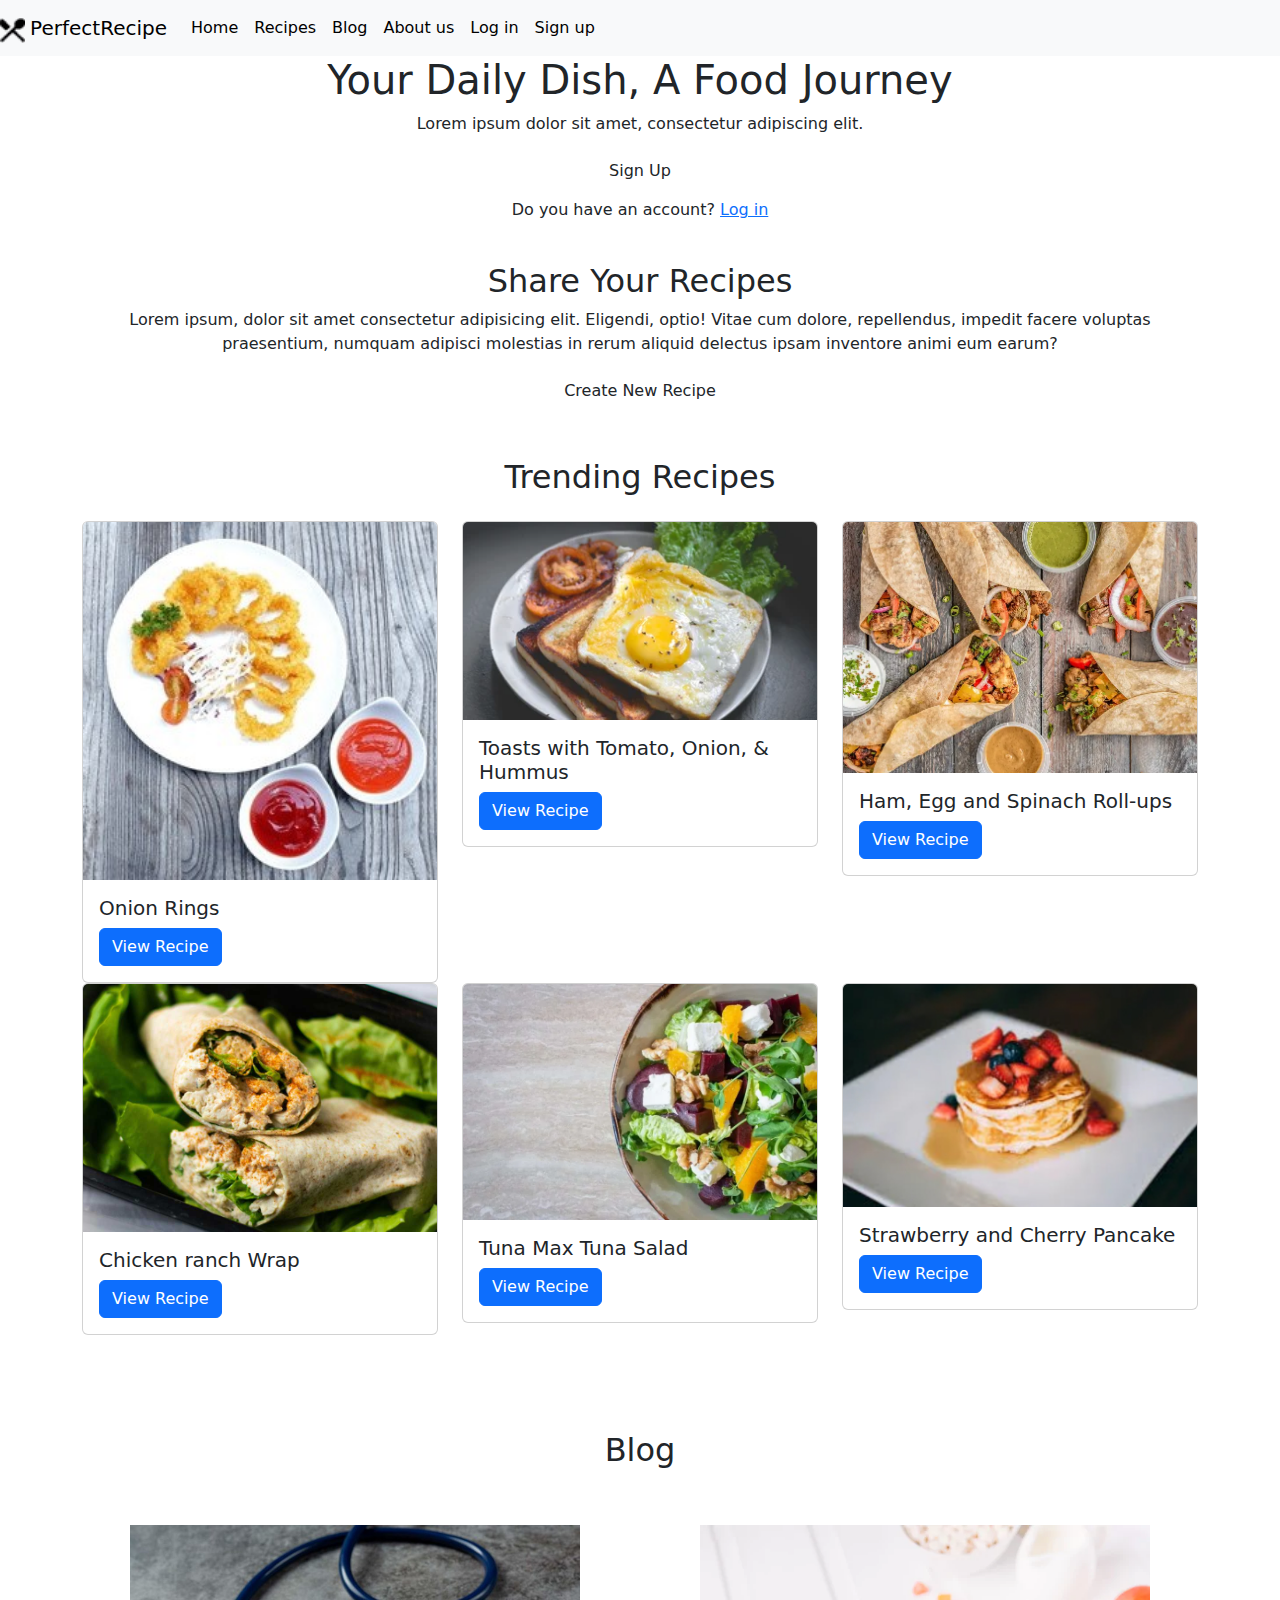
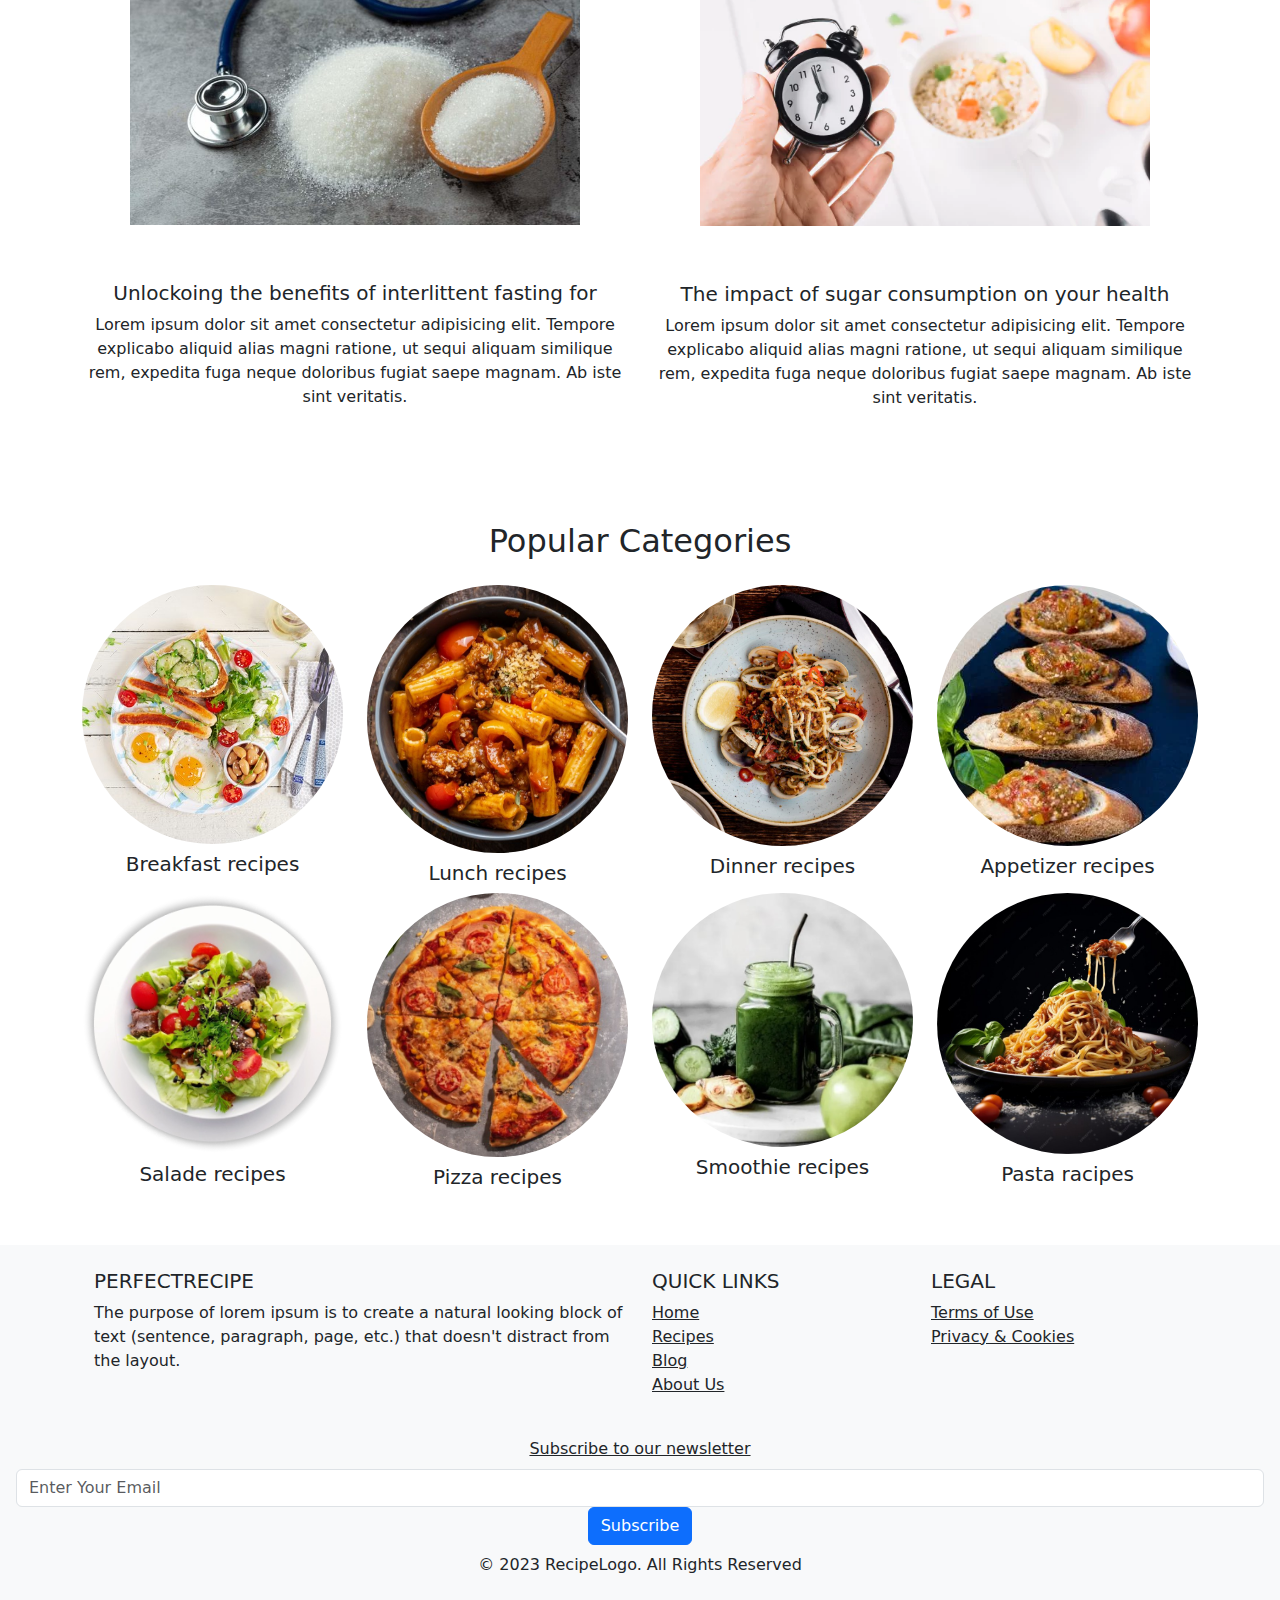
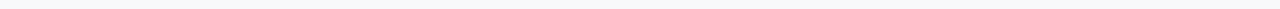
==== index.html @ c9040510 "is done 80%" ====
<!DOCTYPE html>
<html lang="en">

<head>
    <meta charset="UTF-8">
    <meta name="viewport" content="width=device-width, initial-scale=1.0">
    <title>Perfect Recipe</title>
    <link href="https://cdn.jsdelivr.net/npm/bootstrap@5.3.3/dist/css/bootstrap.min.css" rel="stylesheet"
        integrity="sha384-QWTKZyjpPEjISv5WaRU9OFeRpok6YctnYmDr5pNlyT2bRjXh0JMhjY6hW+ALEwIH" crossorigin="anonymous">
    <link rel="stylesheet" href="style.css">
    <link rel="shortcut icon" href="./assets/Icon.png" type="image/x-icon">
</head>

<body>
    <div>
        <nav class="navbar navbar-expand-lg navbar-light bg-light"> 
            <div> <img src="./assets/Icon.png" alt="logo-PerfectRecipe" loading="lazy" style="width: 25px; height: 25px;">
            <a class="navbar-brand text-black" href="index.html">PerfectRecipe</a></div>
            <button class="navbar-toggler" type="button" data-toggle="collapse" data-target="#navbarNav"
                aria-controls="navbarNav" aria-expanded="false" aria-label="Toggle navigation">
                <span class="navbar-toggler-icon"></span>
            </button>
            <div class="collapse navbar-collapse" id="navbarNav">
                <ul class="navbar-nav ml-auto">
                    <li class="nav-item active">
                        <a class="nav-link btn btn-dark text-black" href="index.html">Home</a>
                    </li>
                    <li class="nav-item">
                        <a class="nav-link btn btn-dark text-black" href="recipes.html">Recipes</a>
                    </li>
                    <li class="nav-item">
                        <a class="nav-link btn btn-dark text-black" href="blog.html">Blog</a>
                    </li>
                    <li class="nav-item">
                        <a class="nav-link btn btn-dark text-black" href="aboutus.html">About us</a>
                    </li>
                    <li class="nav-item"><a class="nav-link btn btn-dark text-black" href="login.html">Log in</a></li>
                    <li class="nav-item"><a class="nav-link btn btn-dark text-black" href="signup.html">Sign up</a>
                    </li>
                </ul>
            </div>
        </nav>
        <header class="hero-section text-center">
            <div class="container">
                <h1>Your Daily Dish, A Food Journey</h1>
                <p>Lorem ipsum dolor sit amet, consectetur adipiscing elit.</p>
                <a href="./signup.html" class="btn btn-primay">Sign Up</a>
                <p class="mt-2">Do you have an account? <a href="#">Log in</a></p>
            </div>
        </header>
        <section class="share your recipes">
            <div class="container">
                <img src="" alt="" loading="lazy">
                <h2 class="text-center">Share Your Recipes</h2>
                <p class="text-center">Lorem ipsum, dolor sit amet consectetur adipisicing elit. Eligendi, optio! Vitae cum dolore,
                    repellendus, impedit facere voluptas praesentium, numquam adipisci molestias in rerum aliquid
                    delectus ipsam inventore animi eum earum?</p> 
                <a href="#" class="btn custom-btn d-flex justify-content-center">Create New Recipe</a>

            </div>

        </section>
        <section class="trending-recipes py-5">
            <div class="container">
                <h2 class="text-center">Trending Recipes</h2>
                <div class="row mt-4">
                    <div class="col-md-4">
                        <div class="card">
                            <img src="./assets/onion rings.jpg" class="card-img-top" alt="Onion Rings" loading="lazy">
                            <div class="card-body">
                                <h5 class="card-title">Onion Rings</h5>
                                <a href="#" class="btn btn-primary">View Recipe</a>
                            </div>
                        </div>
                    </div>
                    <div class="col-md-4">
                        <div class="card">
                            <img src="./assets/Toast with tomato, onion & hummus.webp" class="card-img-top"
                                alt="Toast with Tomato, Onion & Hummus" loading="lazy">
                            <div class="card-body">
                                <h5 class="card-title">Toasts with Tomato, Onion, & Hummus</h5>
                                <a href="#" class="btn btn-primary">View Recipe</a>
                            </div>
                        </div>
                    </div>
                    <div class="col-md-4">
                        <div class="card">
                            <img src="./assets/ham egg and spinach roll-up.jpg" class="card-img-top" alt="Ham, Egg and Spinach Roll-ups" loading="lazy">
                            <div class="card-body">
                                <h5 class="card-title">Ham, Egg and Spinach Roll-ups</h5>
                                <a href="#" class="btn btn-primary">View Recipe</a>
                            </div>
                        </div>
                    </div>
                    <div class="col-md-4">
                        <div class="card">
                            <img src="./assets/chicken ranch wrap.jpg" class="card-img-top" alt="Chicken ranch Wrap" loading="lazy">
                            <div class="card-body">
                                <h5 class="card-title">Chicken ranch Wrap</h5>
                                <a href="#" class="btn btn-primary">View Recipe</a>
                            </div>
                        </div>
                    </div>
                    <div class="col-md-4">
                        <div class="card">
                            <img src="./assets/tuna mex tuna salad.webp" class="card-img-top" alt="Tuna Max Tuna Salad" loading="lazy">
                            <div class="card-body">
                                <h5 class="card-title">Tuna Max Tuna Salad</h5>
                                <a href="#" class="btn btn-primary">View Recipe</a>
                            </div>
                        </div>
                    </div>
                    <div class="col-md-4">
                        <div class="card">
                            <img src="./assets/pancake.jpg" class="card-img-top" alt="Strawberry and Cherry Pancake" loading="lazy">
                            <div class="card-body">
                                <h5 class="card-title">Strawberry and Cherry Pancake</h5>
                                <a href="#" class="btn btn-primary">View Recipe</a>
                            </div>
                        </div>
                    </div>
                </div>
            </div>
        </section>
        <section class="blog py-5">
            <div class="container">
                <h2 class="text-center">Blog</h2>
                <div class="row mt-6 text-center">
                    <div class="col-md-6">
                        <img src="./assets/blog 1.jpg" class="img-fluid p-5" alt="Unlockoing the benefits of interlittent fasting for" loading="lazy">
                        <h5 class="mt-2">Unlockoing the benefits of interlittent fasting for</h5>
                        <p>Lorem ipsum dolor sit amet consectetur adipisicing elit. Tempore explicabo aliquid alias
                            magni ratione, ut sequi aliquam similique rem, expedita fuga neque doloribus fugiat saepe
                            magnam. Ab iste sint veritatis.</p>
                    </div>
                    <div class="col-md-6">
                        <img src="./assets/blog 2.webp" class="img-fluid p-5" alt=" The impact of sugar consumption on your health" loading="lazy">
                        <h5 class="mt-2"> The impact of sugar consumption on your health</h5>
                        <p>Lorem ipsum dolor sit amet consectetur adipisicing elit. Tempore explicabo aliquid alias
                            magni ratione, ut sequi aliquam similique rem, expedita fuga neque doloribus fugiat saepe
                            magnam. Ab iste sint veritatis.</p>
                    </div>
                </div>
        </section>
        <section class="popular-categories py-5">
            <div class="container">
                <h2 class="text-center">Popular Categories</h2>
                <div class="row mt-4 text-center">
                    <div class="col-md-3">
                        <img src="./assets/breakfast.jpg" class="img-fluid rounded-circle" alt="Breakfast recipes" loading="lazy">
                        <h5 class="mt-2">Breakfast recipes</h5>
                    </div>
                    <div class="col-md-3">
                        <img src="./assets/lunch.jpeg" class="img-fluid rounded-circle" alt="Lunch recipes" loading="lazy">
                        <h5 class="mt-2">Lunch recipes</h5>
                    </div>
                    <div class="col-md-3">
                        <img src="./assets/dinner.jpeg" class="img-fluid rounded-circle" alt="Dinner recipes" loading="lazy">
                        <h5 class="mt-2">Dinner recipes</h5>
                    </div>
                    <div class="col-md-3">
                        <img src="./assets/appetizer.webp" class="img-fluid rounded-circle" alt="Appetizer recipes" loading="lazy">
                        <h5 class="mt-2"> Appetizer recipes</h5>
                    </div>
                    <div class="col-md-3">
                        <img src="./assets/salad.png" class="img-fluid rounded-circle" alt="Salade recipes" loading="lazy">
                        <h5 class="mt-2">Salade recipes</h5>
                    </div>
                    <div class="col-md-3">
                        <img src="./assets/pizza.jpg" class="img-fluid rounded-circle" alt="Pizza recipes" loading="lazy">
                        <h5 class="mt-2">Pizza recipes</h5>
                    </div>
                    <div class="col-md-3">
                        <img src="./assets/smoothie.jpg" class="img-fluid rounded-circle" alt="Smoothie recipes" loading="lazy">
                        <h5 class="mt-2">Smoothie recipes</h5>
                    </div>
                    <div class="col-md-3">
                        <img src="./assets/pasta.jpg" class="img-fluid rounded-circle" alt="Pasta racipes" loading="lazy">
                        <h5 class="mt-2">Pasta racipes</h5>
                    </div>
                </div>
            </div>
        </section>
        <footer class="bg-light text-center text-lg-start">
            <div class="container p-4">
                <div class="row">
                    <div class="col-lg-6 col-md-12 mb-4 mb-md-0">
                        <h5 class="text-uppercase">PerfectRecipe</h5>
                        <p>The purpose of lorem ipsum is to create a natural looking block of text (sentence, paragraph,
                            page, etc.) that doesn't distract from the layout.</p>
                    </div>
                    <div class="col-lg-3 col-md-6 mb-4 mb-md-0">
                        <h5 class="text-uppercase">Quick links</h5>
                        <ul class="list-unstyled mb-0">
                            <li><a href="index.html" class="text-dark">Home</a></li>
                            <li><a href="recipes.html" class="text-dark">Recipes</a></li>
                            <li><a href="blog.html" class="text-dark">Blog</a></li>
                            <li><a href="aboutus.html" class="text-dark">About Us</a></li>
                        </ul>
                    </div>
                    <div class="col-lg-3 col-md-6 mb-4 mb-md-0">
                        <h5 class="text-uppercase">Legal</h5>
                        <ul class="list-unstyled mb-0">
                            <li><a href="#" class="text-dark">Terms of Use</a></li>
                            <li><a href="#" class="text-dark">Privacy & Cookies</a></li>
                        </ul>
                    </div>
                </div>
            </div>
            <div class="text-center p-3 bg-light">
                <a href="#" class="text-dark">Subscribe to our newsletter</a>
                <form class="form-inline justify-content-center mt-2">
                    <input class="form-control mr-2" type="email" placeholder="Enter Your Email">
                    <button class="btn btn-primary" type="submit">Subscribe</button>
                </form>
                <p class="mt-2">© 2023 RecipeLogo. All Rights Reserved</p>
            </div>
        </footer>
    </div>
    <script src="https://cdnjs.cloudflare.com/ajax/libs/jquery/3.7.1/jquery.min.js"
        integrity="sha512-v2CJ7UaYy4JwqLDIrZUI/4hqeoQieOmAZNXBeQyjo21dadnwR+8ZaIJVT8EE2iyI61OV8e6M8PP2/4hpQINQ/g=="
        crossorigin="anonymous" referrerpolicy="no-referrer"></script>
    <script src="./main.js"></script>

</body>

</html>
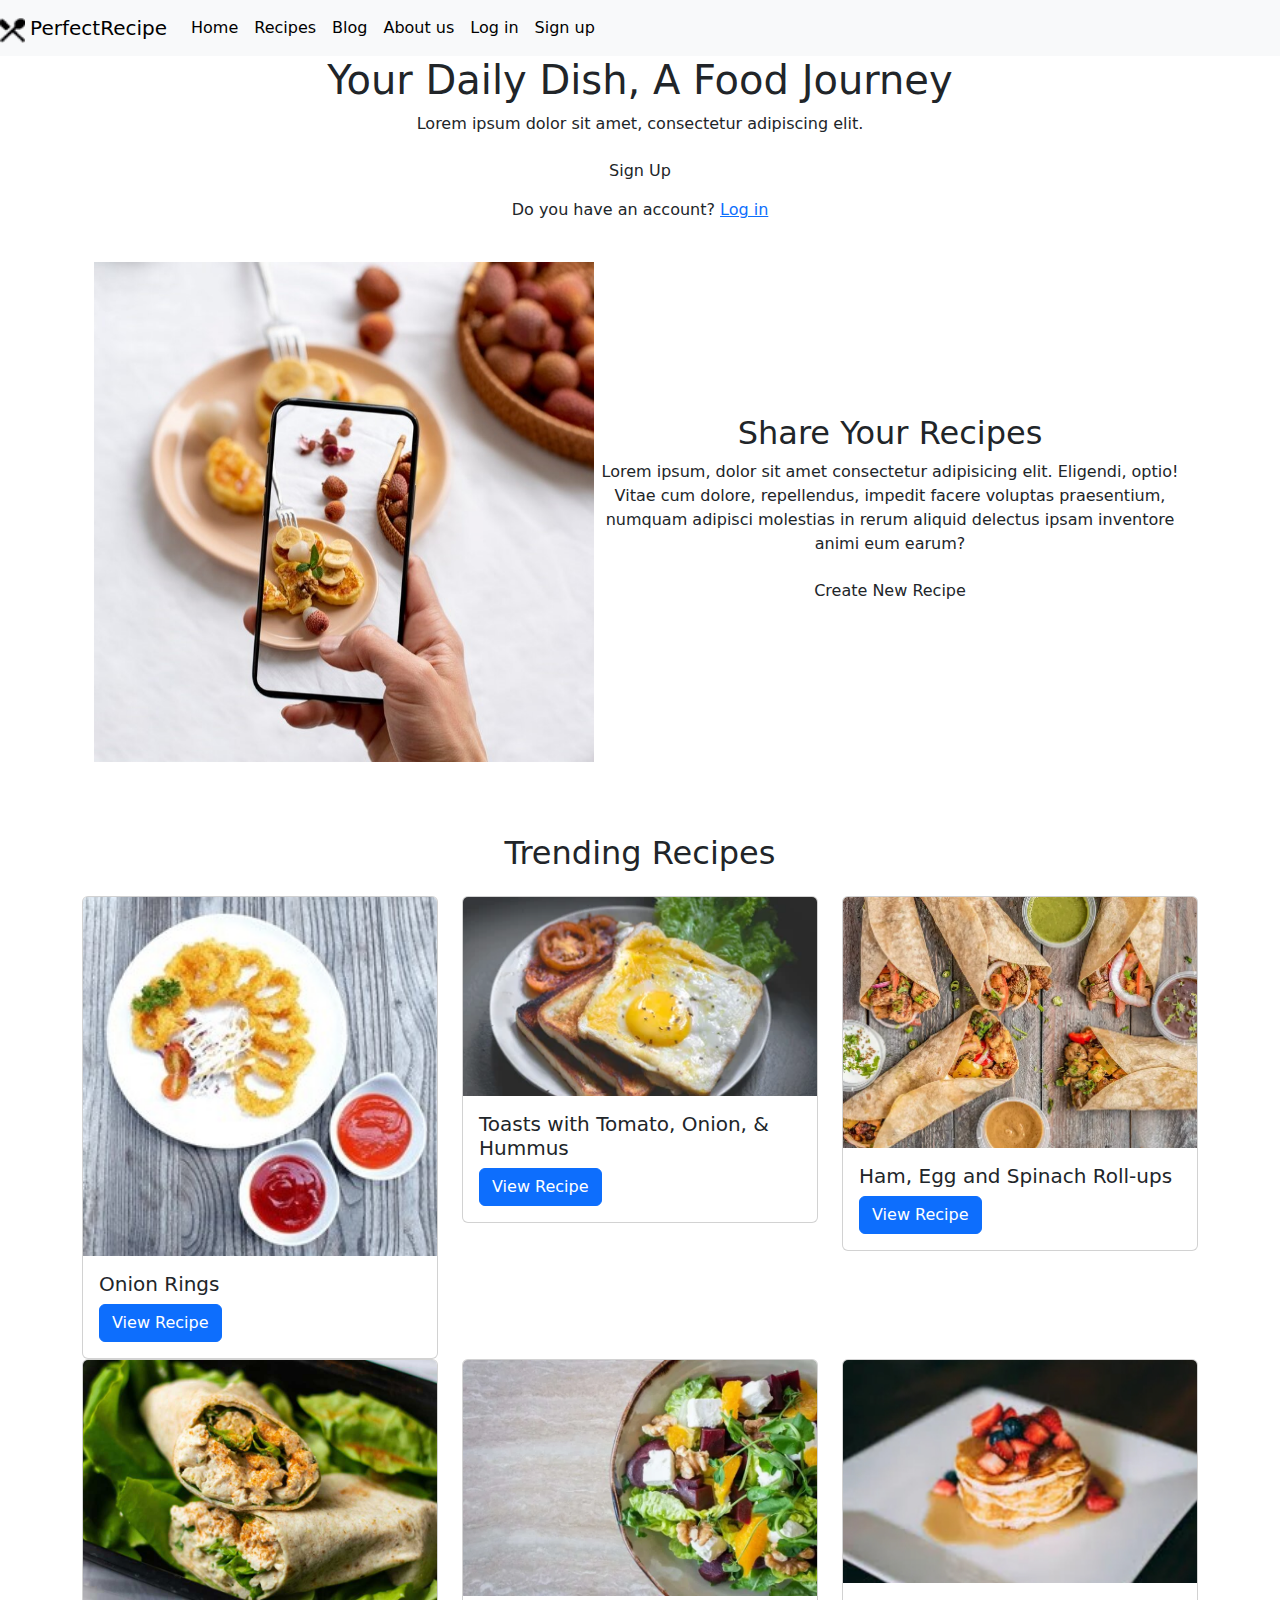
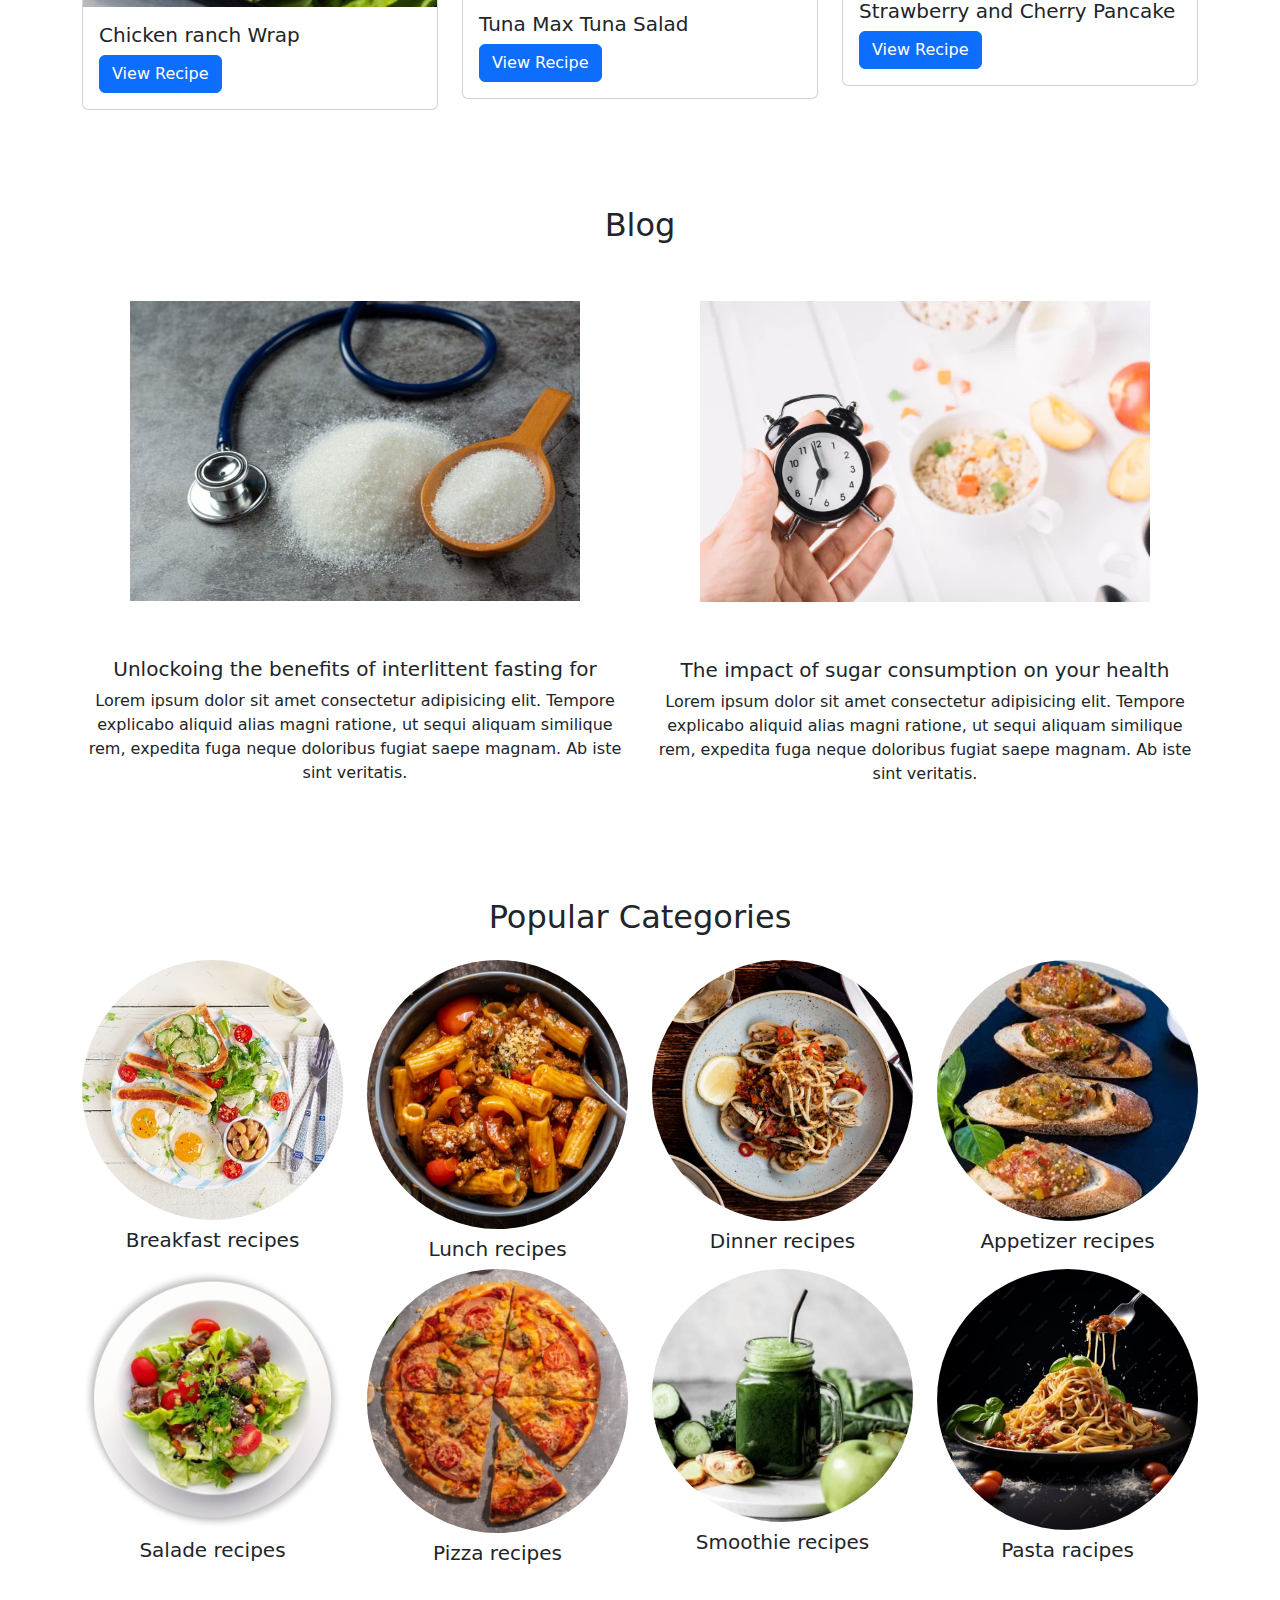
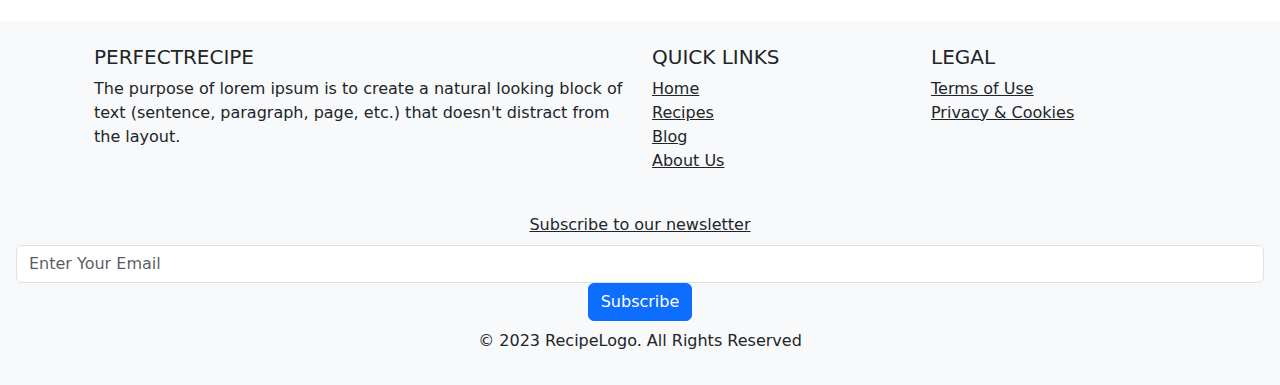
==== commit dbfc951c: "changes so far" ====
--- a/index.html
+++ b/index.html
@@ -49,13 +49,13 @@
             </div>
         </header>
         <section class="share your recipes">
-            <div class="container">
-                <img src="" alt="" loading="lazy">
-                <h2 class="text-center">Share Your Recipes</h2>
+            <div class="container d-flex justify-content-center  align-items-center p-4">
+                <div><img src="./assets/Create New Recipe.jpg" alt="create New recipe" loading="lazy" style="width: 500px; height: 500px;"></div>
+                <div><h2 class="text-center">Share Your Recipes</h2>
                 <p class="text-center">Lorem ipsum, dolor sit amet consectetur adipisicing elit. Eligendi, optio! Vitae cum dolore,
                     repellendus, impedit facere voluptas praesentium, numquam adipisci molestias in rerum aliquid
                     delectus ipsam inventore animi eum earum?</p> 
-                <a href="#" class="btn custom-btn d-flex justify-content-center">Create New Recipe</a>
+                <a href="#" class="btn btn d-flex justify-content-center">Create New Recipe</a></div>
 
             </div>
 
@@ -224,4 +224,4 @@
 
 </body>
 
-</html>
+</html>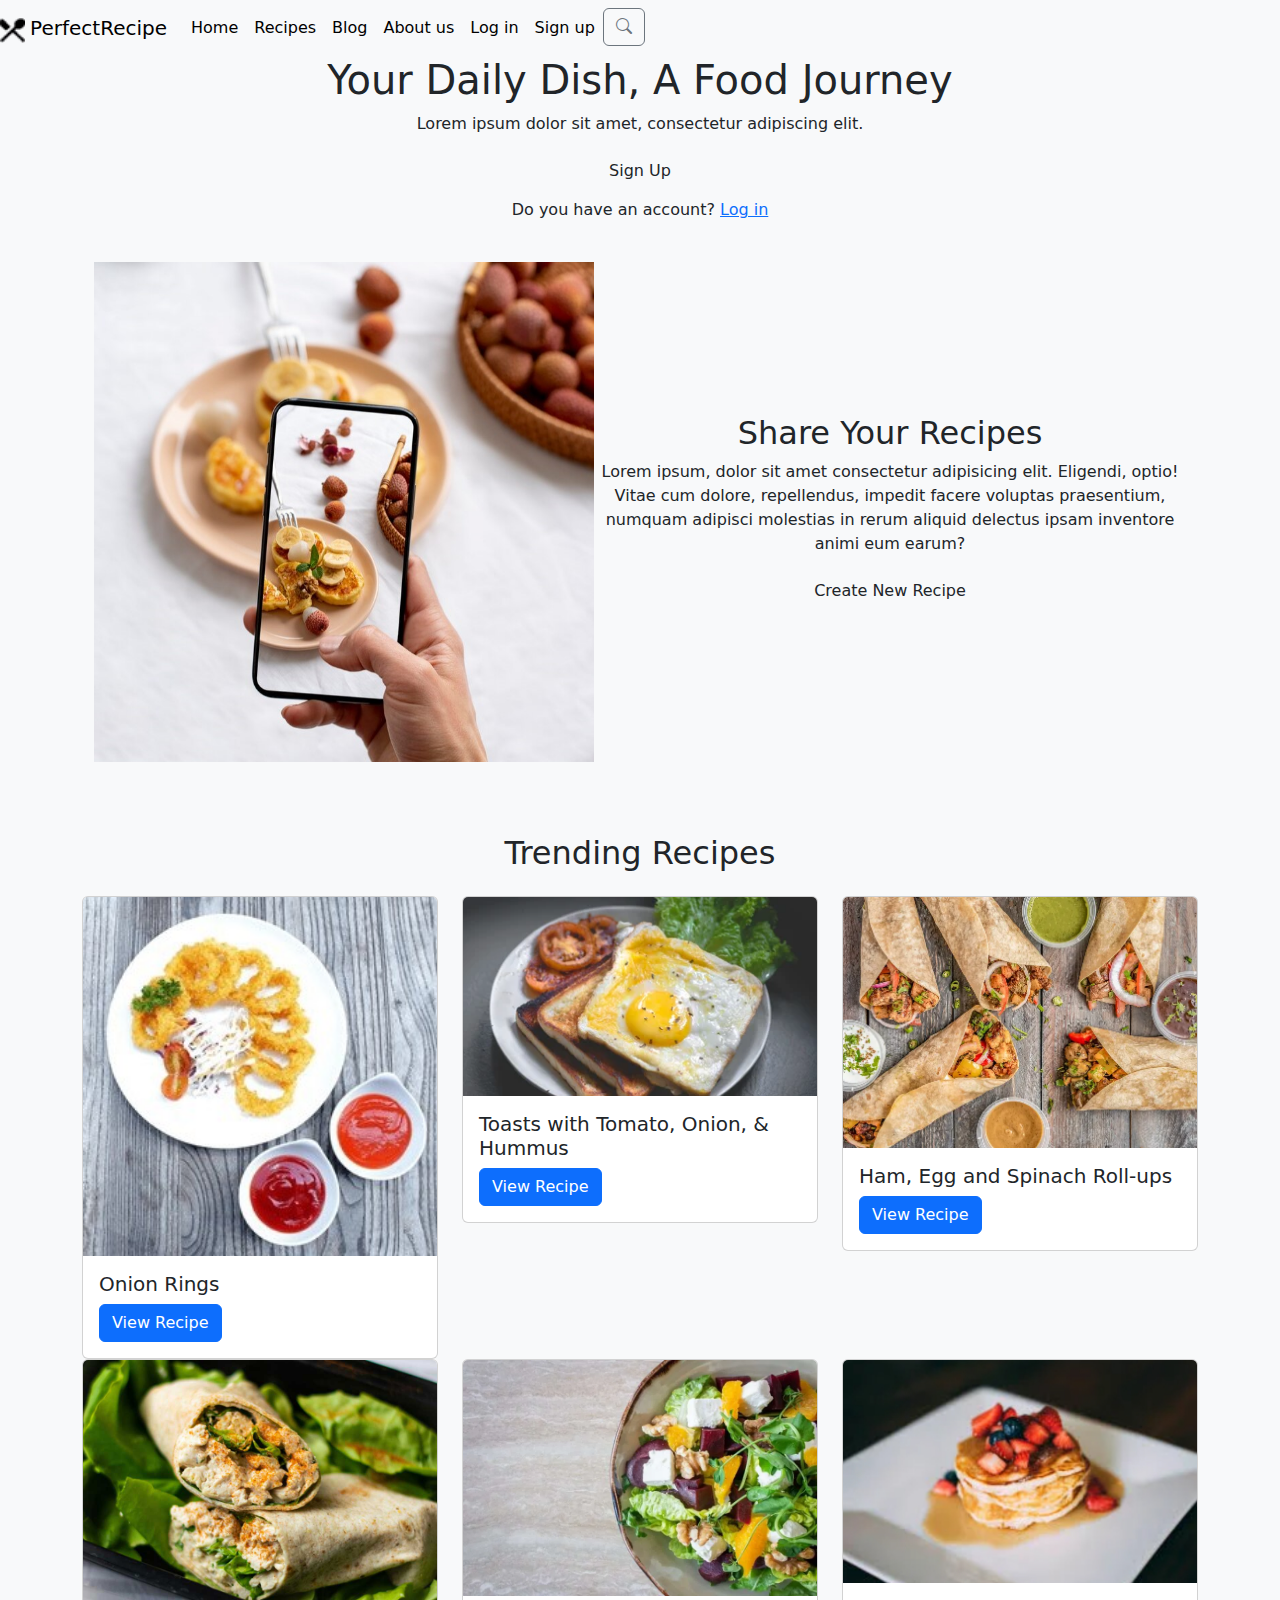
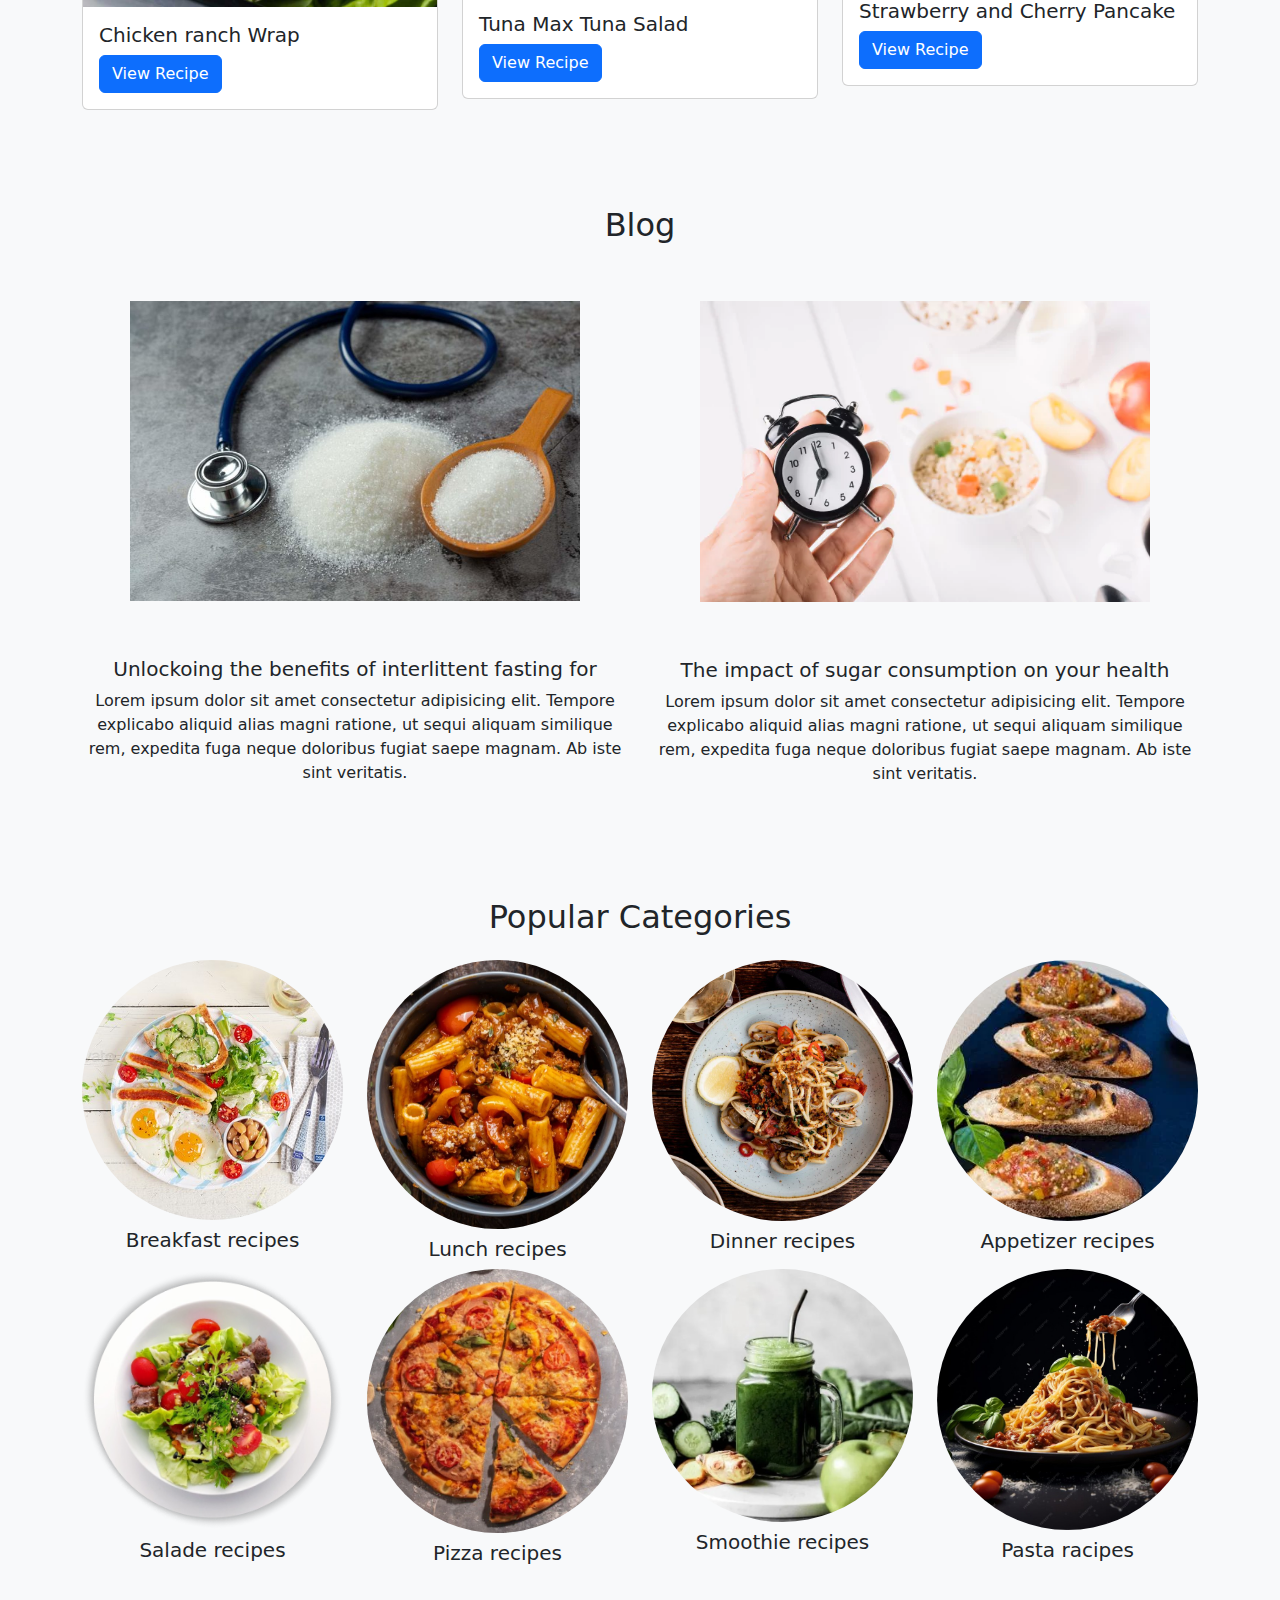
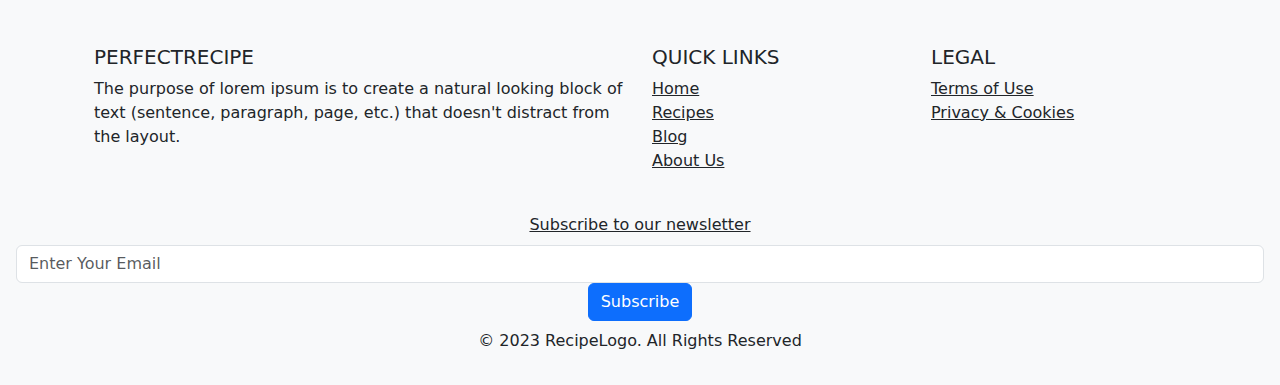
==== commit 81703aa6: "70 % is done" ====
--- a/index.html
+++ b/index.html
@@ -9,6 +9,37 @@
         integrity="sha384-QWTKZyjpPEjISv5WaRU9OFeRpok6YctnYmDr5pNlyT2bRjXh0JMhjY6hW+ALEwIH" crossorigin="anonymous">
     <link rel="stylesheet" href="style.css">
     <link rel="shortcut icon" href="./assets/Icon.png" type="image/x-icon">
+    <link rel="stylesheet" href="https://cdn.jsdelivr.net/npm/bootstrap-icons@1.11.3/font/bootstrap-icons.min.css">
+ <link href="https://cdn.jsdelivr.net/npm/bootstrap@5.3.3/dist/css/bootstrap.min.css" rel="stylesheet">
+  <script src="https://cdn.jsdelivr.net/npm/bootstrap@5.3.3/dist/js/bootstrap.bundle.min.js"></script>
+<link rel="stylesheet" href="https://cdn.jsdelivr.net/npm/bootstrap-icons@1.11.3/font/bootstrap-icons.min.css">
+
+
+  <style>
+        body {
+            background-color: #f8f9fa;
+            height: 2000px; 
+        }
+        .modal-dialog {
+            position: fixed;
+            bottom: 0;
+            right: 0;
+            margin: 0;
+            width: 100%;
+            max-width: 500px;
+        }
+        .modal-content {
+            border-radius: 0;
+            transform: translateY(100%);
+            transition: transform 0.3s ease-out;
+        }
+        .modal.show .modal-content {
+            transform: translateY(0);
+        }
+        .modal-backdrop {
+            display: none; 
+        }
+    </style>
 </head>
 
 <body>
@@ -34,12 +65,21 @@
                     <li class="nav-item">
                         <a class="nav-link btn btn-dark text-black" href="aboutus.html">About us</a>
                     </li>
-                    <li class="nav-item"><a class="nav-link btn btn-dark text-black" href="login.html">Log in</a></li>
-                    <li class="nav-item"><a class="nav-link btn btn-dark text-black" href="signup.html">Sign up</a>
+                    <li class="nav-item"><a class="nav-link btn btn-dark text-black" href="login_new.html">Log in</a></li>
+                    <li class="nav-item"><a class="nav-link btn btn-dark text-black" href="register_new.html">Sign up</a>
+                    </li>
+                    <li class="nav-item">
+                          <div class="input-group-append">
+                    <button class="btn btn-outline-secondary" type="button" class="btn btn-primary" data-bs-toggle="modal" data-bs-target="#myModal">
+                        <i class="bi bi-search"></i>
+                    </button>
+                </div>
                     </li>
                 </ul>
             </div>
         </nav>
+    <!-- pop winodws place -->
+     
         <header class="hero-section text-center">
             <div class="container">
                 <h1>Your Daily Dish, A Food Journey</h1>
@@ -221,7 +261,148 @@
         integrity="sha512-v2CJ7UaYy4JwqLDIrZUI/4hqeoQieOmAZNXBeQyjo21dadnwR+8ZaIJVT8EE2iyI61OV8e6M8PP2/4hpQINQ/g=="
         crossorigin="anonymous" referrerpolicy="no-referrer"></script>
     <script src="./main.js"></script>
-
+<div class="modal" id="myModal">
+  <div class="modal-dialog">
+    <div class="modal-content">
+
+      <!-- Modal Header -->
+      <div class="modal-header">
+ <form class="mb-3">
+            <div class="input-group">
+                <input type="text" class="form-control" placeholder="Search..." aria-label="Search">
+                <div class="input-group-append">
+                    <button class="btn btn-outline-secondary" type="button">
+                        <i class="bi bi-search"></i>
+                    </button>
+                </div>
+            </div>
+        </form>
+         <button type="button" class="btn-close" data-bs-dismiss="modal"></button>
+
+      </div>
+
+      <!-- Modal body -->
+      <div class="modal-body">
+ 
+ <div class="container mt-5">
+        <div class="card mb-3">
+            <div class="row no-gutters">
+                <div class="col-md-4">
+                    <img src="image/1.jpg" class="card-img" alt="Image 1">
+                </div>
+                <div class="col-md-8">
+                    <div class="card-body">
+                        <h5 class="card-title">Baked Cheesecake</h5>
+                        <p class="card-text">This is a short description for the first card.</p>
+                    </div>
+                </div>
+            </div>
+        </div>
+        
+        <div class="card mb-3">
+            <div class="row no-gutters">
+                <div class="col-md-4">
+                    <img src="image/2.jpg" class="card-img" alt="Image 2">
+                </div>
+                <div class="col-md-8">
+                    <div class="card-body">
+                        <h5 class="card-title">Easy Cheesecake Recipe</h5>
+                        <p class="card-text">This is a short description for the second card.</p>
+                        
+                    </div>
+                </div>
+            </div>
+        </div>
+        
+        <div class="card mb-3">
+            <div class="row no-gutters">
+                <div class="col-md-4">
+                    <img src="image\3.jpg" class="card-img" alt="Image 3">
+                </div>
+                <div class="col-md-8">
+                    <div class="card-body">
+                        <h5 class="card-title">Classic Cheesecake Recipe</h5>
+                        <p class="card-text">This is a short description for the third card.</p>
+                     </div>
+                </div>
+            </div>
+        </div>
+    </div>
+
+       </div>
+
+      <!-- Modal footer -->
+      <div class="modal-footer">
+        <button type="button" class="btn btn-danger" data-bs-dismiss="modal">Close</button>
+      </div>
+
+    </div>
+  </div>
+</div>
+
+<div class="modal fade" id="newsletterModal" tabindex="-1" aria-labelledby="newsletterModalLabel" aria-hidden="true">
+    <div class="modal-dialog modal-lg">
+        <div class="modal-content">
+            <!-- Modal Header -->
+            <div class="modal-header">
+                <h5 class="modal-title" id="newsletterModalLabel">Stay Updated!</h5>
+                <button type="button" class="btn-close" data-bs-dismiss="modal" aria-label="Close"></button>
+            </div>
+            <!-- Modal Body -->
+            <div class="modal-body">
+                <div class="row">
+                    <div class="col-md-6">
+                        <img src="image/bg.jpg" class="img-fluid" alt="Newsletter Image">
+                    </div>
+                    <div class="col-md-6">
+                        <p>Subscribe to our newsletter to receive the latest news and updates from our team.</p>
+                        <form>
+                            <div class="input-group mb-3">
+                                <input type="email" class="form-control" placeholder="Enter your email" aria-label="Email">
+                                <button class="btn btn-outline-secondary" type="button">
+                                    <i class="bi bi-envelope"></i>
+                                </button>
+                            </div>
+                            <button type="submit" class="btn btn-primary">Subscribe</button>
+                        </form>
+                    </div>
+                </div>
+            </div>
+            <!-- Modal Footer -->
+            <div class="modal-footer">
+                <button type="button" class="btn btn-danger" data-bs-dismiss="modal">Close</button>
+            </div>
+        </div>
+    </div>
+</div>
+
+<script src="https://code.jquery.com/jquery-3.6.0.min.js"></script>
+<script src="https://cdn.jsdelivr.net/npm/@popperjs/core@2.11.6/dist/umd/popper.min.js"></script>
+<script src="https://maxcdn.bootstrapcdn.com/bootstrap/5.3.0/js/bootstrap.min.js"></script>
+
+<script>
+   
+    function showModalOnScroll() {
+        const newsletterModal = new bootstrap.Modal(document.getElementById('newsletterModal'), {
+            keyboard: false
+        });
+
+        window.addEventListener('scroll', function() {
+            
+            const scrollPercentage = (window.scrollY / (document.body.scrollHeight - window.innerHeight)) * 100;
+
+            if (scrollPercentage >= 20) {
+                
+                if (!document.querySelectorAll('.modal.show').length) {
+                    newsletterModal.show();
+                    window.removeEventListener('scroll', arguments.callee); 
+                }
+            }
+        });
+    }
+
+    
+    showModalOnScroll();
+</script>
 </body>
-
-</html>+</html>
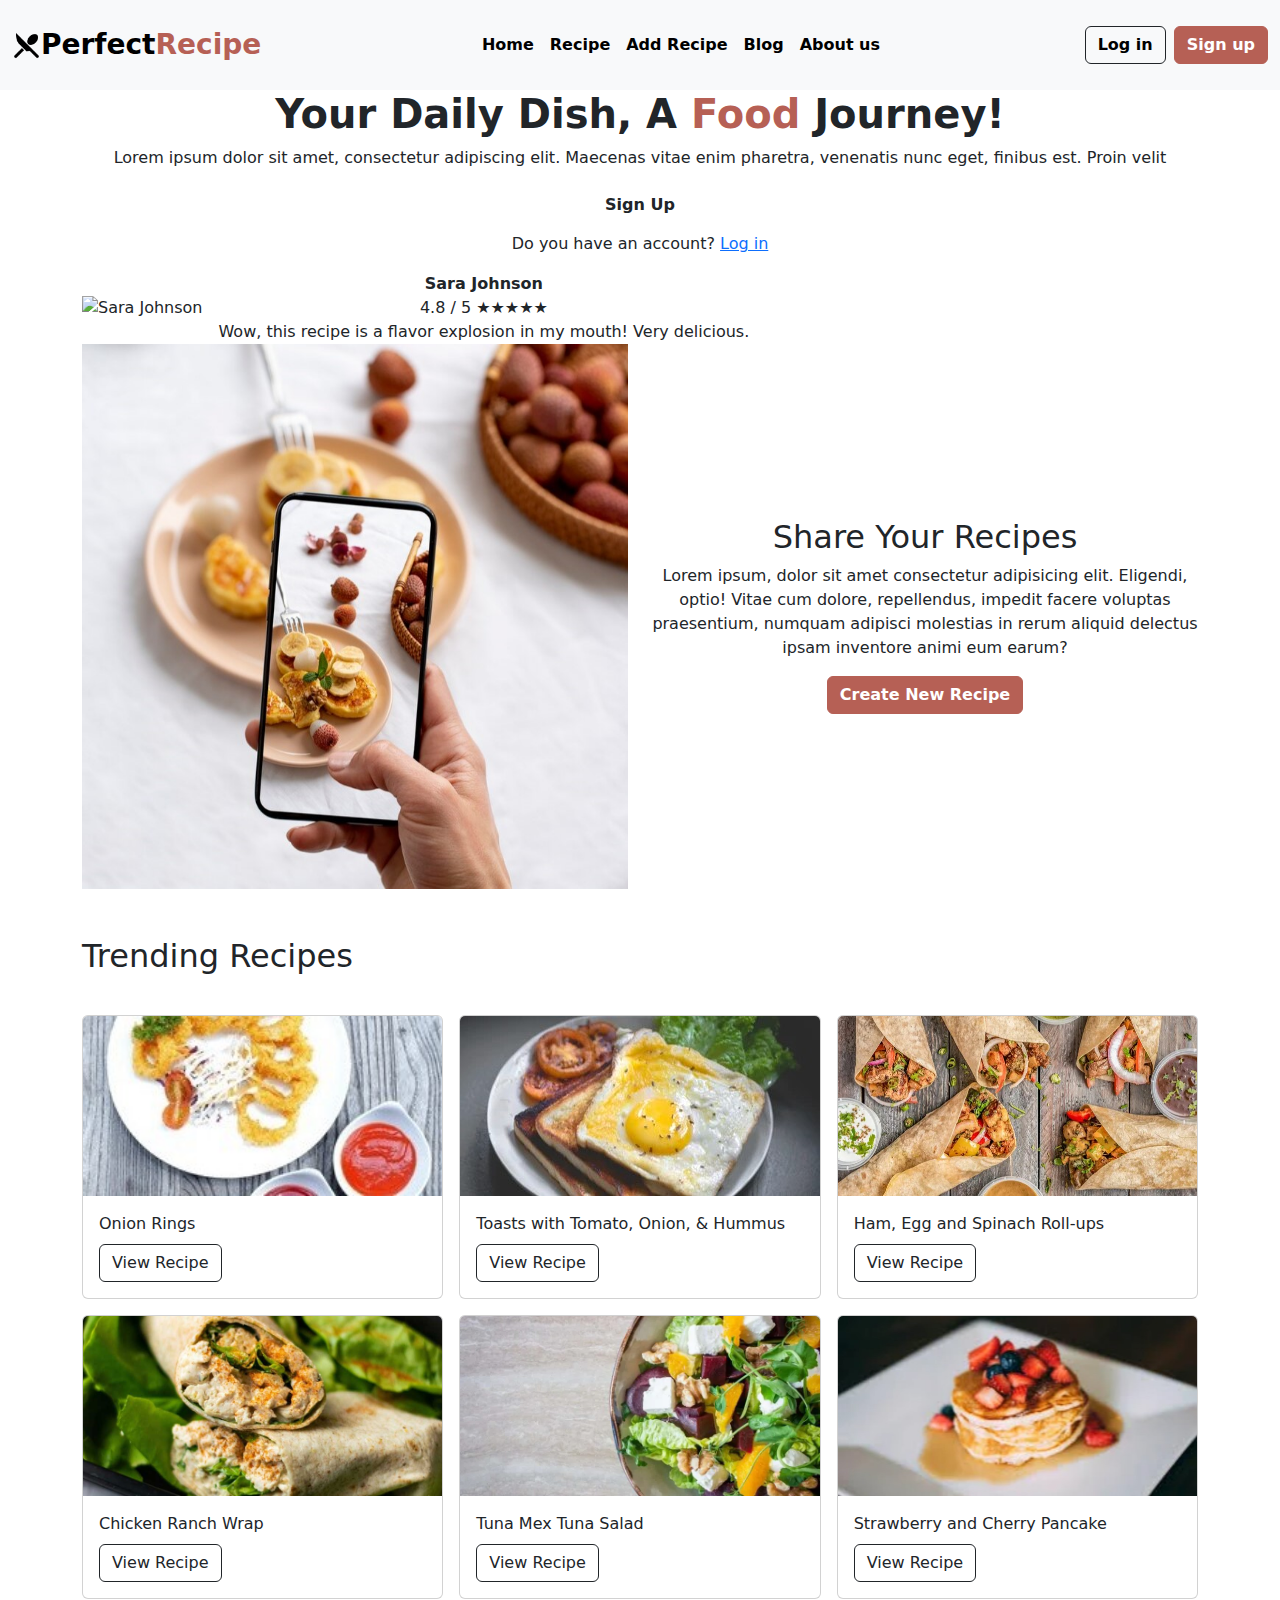
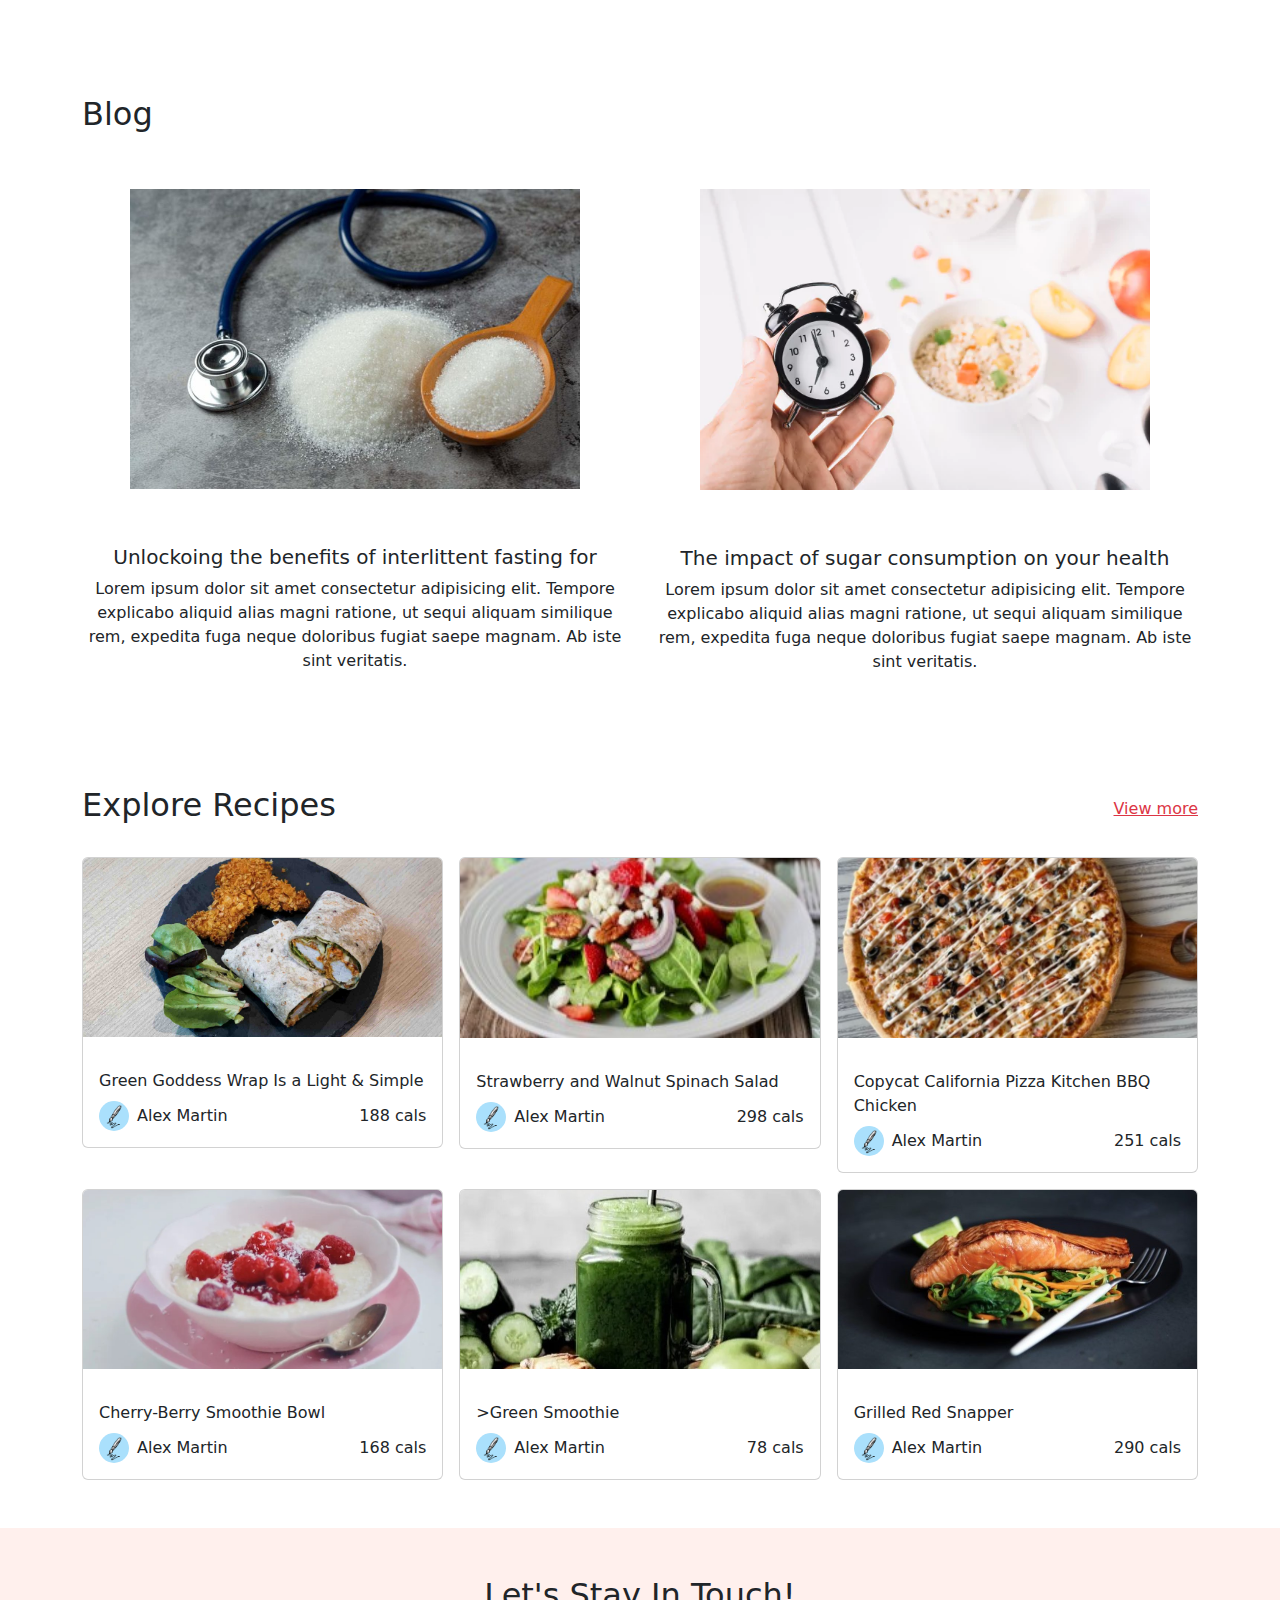
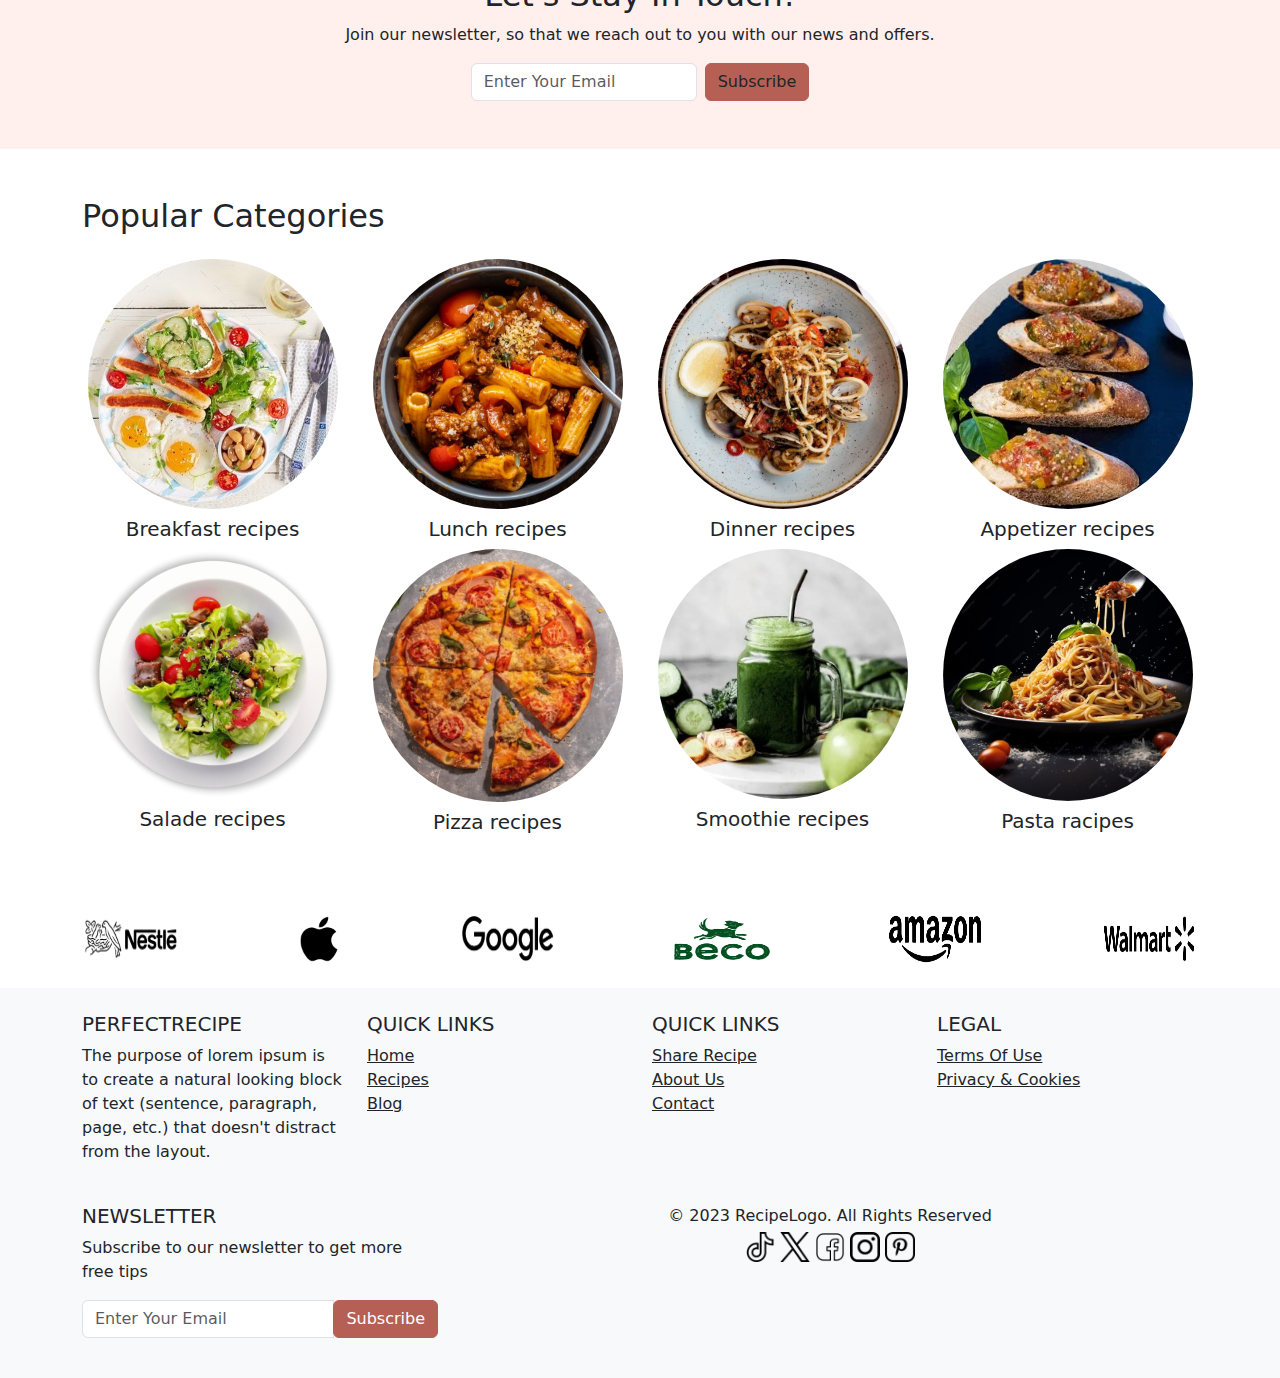
==== commit 08442ad8: "recipes ad adjustemts in the home page" ====
--- a/index.html
+++ b/index.html
@@ -8,154 +8,156 @@
     <link href="https://cdn.jsdelivr.net/npm/bootstrap@5.3.3/dist/css/bootstrap.min.css" rel="stylesheet"
         integrity="sha384-QWTKZyjpPEjISv5WaRU9OFeRpok6YctnYmDr5pNlyT2bRjXh0JMhjY6hW+ALEwIH" crossorigin="anonymous">
     <link rel="stylesheet" href="style.css">
+    <link rel="stylesheet" href="https://cdnjs.cloudflare.com/ajax/libs/font-awesome/4.7.0/css/font-awesome.min.css">
     <link rel="shortcut icon" href="./assets/Icon.png" type="image/x-icon">
-    <link rel="stylesheet" href="https://cdn.jsdelivr.net/npm/bootstrap-icons@1.11.3/font/bootstrap-icons.min.css">
- <link href="https://cdn.jsdelivr.net/npm/bootstrap@5.3.3/dist/css/bootstrap.min.css" rel="stylesheet">
-  <script src="https://cdn.jsdelivr.net/npm/bootstrap@5.3.3/dist/js/bootstrap.bundle.min.js"></script>
-<link rel="stylesheet" href="https://cdn.jsdelivr.net/npm/bootstrap-icons@1.11.3/font/bootstrap-icons.min.css">
-
-
-  <style>
-        body {
-            background-color: #f8f9fa;
-            height: 2000px; 
-        }
-        .modal-dialog {
-            position: fixed;
-            bottom: 0;
-            right: 0;
-            margin: 0;
-            width: 100%;
-            max-width: 500px;
-        }
-        .modal-content {
-            border-radius: 0;
-            transform: translateY(100%);
-            transition: transform 0.3s ease-out;
-        }
-        .modal.show .modal-content {
-            transform: translateY(0);
-        }
-        .modal-backdrop {
-            display: none; 
-        }
-    </style>
 </head>
 
 <body>
     <div>
-        <nav class="navbar navbar-expand-lg navbar-light bg-light"> 
-            <div> <img src="./assets/Icon.png" alt="logo-PerfectRecipe" loading="lazy" style="width: 25px; height: 25px;">
-            <a class="navbar-brand text-black" href="index.html">PerfectRecipe</a></div>
-            <button class="navbar-toggler" type="button" data-toggle="collapse" data-target="#navbarNav"
-                aria-controls="navbarNav" aria-expanded="false" aria-label="Toggle navigation">
-                <span class="navbar-toggler-icon"></span>
-            </button>
-            <div class="collapse navbar-collapse" id="navbarNav">
-                <ul class="navbar-nav ml-auto">
-                    <li class="nav-item active">
-                        <a class="nav-link btn btn-dark text-black" href="index.html">Home</a>
-                    </li>
-                    <li class="nav-item">
-                        <a class="nav-link btn btn-dark text-black" href="recipes.html">Recipes</a>
-                    </li>
-                    <li class="nav-item">
-                        <a class="nav-link btn btn-dark text-black" href="blog.html">Blog</a>
-                    </li>
-                    <li class="nav-item">
-                        <a class="nav-link btn btn-dark text-black" href="aboutus.html">About us</a>
-                    </li>
-                    <li class="nav-item"><a class="nav-link btn btn-dark text-black" href="login_new.html">Log in</a></li>
-                    <li class="nav-item"><a class="nav-link btn btn-dark text-black" href="register_new.html">Sign up</a>
-                    </li>
-                    <li class="nav-item">
-                          <div class="input-group-append">
-                    <button class="btn btn-outline-secondary" type="button" class="btn btn-primary" data-bs-toggle="modal" data-bs-target="#myModal">
-                        <i class="bi bi-search"></i>
-                    </button>
-                </div>
-                    </li>
-                </ul>
+        <nav class="navbar navbar-expand-lg navbar-light bg-light">
+            <div class="container-fluid d-flex justify-content-between">
+                <div class="d-flex justify-content-center align-items-center">
+                    <img src="./assets/icons/Icon.png" alt="logo-PerfectRecipe" loading="lazy"
+                        style="width: 29px; height: 29px;">
+                   <p class="mt-3 mr-5"><a class="navbar-brand text-black fw-bold fs-3" href="index.html">Perfect<span style="color: #B66055;">Recipe</span></a></p>
+                </div>
+                <button class="navbar-toggler" type="button" data-bs-toggle="collapse" data-bs-target="#navbarNav"
+                    aria-controls="navbarNav" aria-expanded="false" aria-label="Toggle navigation">
+                    <span class="navbar-toggler-icon"></span>
+                </button>
+                <div class="collapse navbar-collapse fw-bold fs-6" id="navbarNav">
+                    <ul class="navbar-nav mx-auto">
+                        <li class="nav-item active">
+                            <a class="nav-link text-black" href="index.html">Home</a>
+                        </li>
+                        <li class="nav-item">
+                            <a class="nav-link text-black" href="recipes.html">Recipe</a>
+                        </li>
+                        <li class="nav-item">
+                            <a class="nav-link text-black" href="addrecipe.html">Add Recipe</a>
+                        </li>
+                        <li class="nav-item">
+                            <a class="nav-link text-black" href="blog.html">Blog</a>
+                        </li>
+                        <li class="nav-item">
+                            <a class="nav-link text-black" href="aboutus.html">About us</a>
+                        </li>
+                
+                    </ul>
+                    <div class="d-flex justify-content-end">
+                        <div >
+                            <a class="btn btn-outline-dark text-black fw-bold fs-6"  href="login.html">Log in</a>
+                        </div>
+                        <div >
+                            <a class="btn ms-2 fw-bold fs-6" href="signup.html"
+                                style="background-color: #B66055; border-color: #B66055; color: white;">Sign up</a>
+                        </div>
+                    </div>
+                </div>
             </div>
         </nav>
-    <!-- pop winodws place -->
-     
         <header class="hero-section text-center">
-            <div class="container">
-                <h1>Your Daily Dish, A Food Journey</h1>
-                <p>Lorem ipsum dolor sit amet, consectetur adipiscing elit.</p>
-                <a href="./signup.html" class="btn btn-primay">Sign Up</a>
+            <div class="container position-relative">
+                <div class="hero-background"></div>
+                <h1 class="fw-bold fs-1">Your Daily Dish, A <span class="fw-bold" style="color: #B66055;">Food</span> Journey!</h1>
+                <p>Lorem ipsum dolor sit amet, consectetur adipiscing elit. Maecenas vitae enim pharetra, venenatis nunc eget, finibus est. Proin velit</p>
+                <a href="./signup.html" class="btn btn-custom fw-bold fs-6">Sign Up</a>
                 <p class="mt-2">Do you have an account? <a href="#">Log in</a></p>
+                <div class="review-card">
+                    <div class="d-flex align-items-center">
+                        <img src="path-to-image/sara-johnson.png" alt="Sara Johnson" class="reviewer-img">
+                        <div class="ms-3">
+                            <p class="mb-0"><strong>Sara Johnson</strong></p>
+                            <p class="mb-0">4.8 / 5 <span class="stars">★★★★★</span></p>
+                            <p class="mb-0">Wow, this recipe is a flavor explosion in my mouth! Very delicious.</p>
+                        </div>
+                    </div>
+                </div>
             </div>
         </header>
-        <section class="share your recipes">
-            <div class="container d-flex justify-content-center  align-items-center p-4">
-                <div><img src="./assets/Create New Recipe.jpg" alt="create New recipe" loading="lazy" style="width: 500px; height: 500px;"></div>
-                <div><h2 class="text-center">Share Your Recipes</h2>
-                <p class="text-center">Lorem ipsum, dolor sit amet consectetur adipisicing elit. Eligendi, optio! Vitae cum dolore,
-                    repellendus, impedit facere voluptas praesentium, numquam adipisci molestias in rerum aliquid
-                    delectus ipsam inventore animi eum earum?</p> 
-                <a href="#" class="btn btn d-flex justify-content-center">Create New Recipe</a></div>
-
-            </div>
-
+        
+        <section class="share-your-recipes">
+            <div class="container">
+                <div class="row align-items-center">
+                    <div class="col-lg-6 text-center">
+                        <img src="./assets/Create New Recipe.jpg" alt="Create New Recipe" class="img-fluid"
+                            loading="lazy">
+                    </div>
+                    <div class="col-lg-6 text-center">
+                        <h2>Share Your Recipes</h2>
+                        <p>Lorem ipsum, dolor sit amet consectetur adipisicing elit. Eligendi, optio! Vitae cum dolore,
+                            repellendus, impedit facere voluptas praesentium, numquam adipisci molestias in rerum
+                            aliquid
+                            delectus ipsam inventore animi eum earum?</p>
+                        <a href="#" class="btn fw-bold fs-6"
+                            style="background-color: #B66055; border-color: #B66055; color: white;">Create New
+                            Recipe</a>
+                    </div>
+                </div>
+            </div>
         </section>
         <section class="trending-recipes py-5">
             <div class="container">
-                <h2 class="text-center">Trending Recipes</h2>
-                <div class="row mt-4">
-                    <div class="col-md-4">
-                        <div class="card">
-                            <img src="./assets/onion rings.jpg" class="card-img-top" alt="Onion Rings" loading="lazy">
-                            <div class="card-body">
-                                <h5 class="card-title">Onion Rings</h5>
-                                <a href="#" class="btn btn-primary">View Recipe</a>
-                            </div>
-                        </div>
-                    </div>
-                    <div class="col-md-4">
-                        <div class="card">
-                            <img src="./assets/Toast with tomato, onion & hummus.webp" class="card-img-top"
-                                alt="Toast with Tomato, Onion & Hummus" loading="lazy">
-                            <div class="card-body">
-                                <h5 class="card-title">Toasts with Tomato, Onion, & Hummus</h5>
-                                <a href="#" class="btn btn-primary">View Recipe</a>
-                            </div>
-                        </div>
-                    </div>
-                    <div class="col-md-4">
-                        <div class="card">
-                            <img src="./assets/ham egg and spinach roll-up.jpg" class="card-img-top" alt="Ham, Egg and Spinach Roll-ups" loading="lazy">
-                            <div class="card-body">
-                                <h5 class="card-title">Ham, Egg and Spinach Roll-ups</h5>
-                                <a href="#" class="btn btn-primary">View Recipe</a>
-                            </div>
-                        </div>
-                    </div>
-                    <div class="col-md-4">
-                        <div class="card">
-                            <img src="./assets/chicken ranch wrap.jpg" class="card-img-top" alt="Chicken ranch Wrap" loading="lazy">
-                            <div class="card-body">
-                                <h5 class="card-title">Chicken ranch Wrap</h5>
-                                <a href="#" class="btn btn-primary">View Recipe</a>
-                            </div>
-                        </div>
-                    </div>
-                    <div class="col-md-4">
-                        <div class="card">
-                            <img src="./assets/tuna mex tuna salad.webp" class="card-img-top" alt="Tuna Max Tuna Salad" loading="lazy">
-                            <div class="card-body">
-                                <h5 class="card-title">Tuna Max Tuna Salad</h5>
-                                <a href="#" class="btn btn-primary">View Recipe</a>
-                            </div>
-                        </div>
-                    </div>
-                    <div class="col-md-4">
-                        <div class="card">
-                            <img src="./assets/pancake.jpg" class="card-img-top" alt="Strawberry and Cherry Pancake" loading="lazy">
-                            <div class="card-body">
-                                <h5 class="card-title">Strawberry and Cherry Pancake</h5>
-                                <a href="#" class="btn btn-primary">View Recipe</a>
+                <h2>Trending Recipes</h2>
+                <div class="row mt-4 g-3">
+                    <div class="col-md-4">
+                        <div class="card card-style">
+                            <img src="./assets/onion rings.jpg" class="card-img-top card-img-top-style"
+                                alt="Onion Rings" loading="lazy">
+                            <div class="card-body">
+                                <p class="card-title fs-6">Onion Rings</p>
+                                <a href="#" class="btn btn-outline-dark">View Recipe</a>
+                            </div>
+                        </div>
+                    </div>
+                    <div class="col-md-4">
+                        <div class="card card-style">
+                            <img src="./assets/Toast with tomato, onion & hummus.jpg"
+                                class="card-img-top card-img-top-style" alt="Toast with Tomato, Onion & Hummus"
+                                loading="lazy">
+                            <div class="card-body">
+                                <p class="card-title fs-6">Toasts with Tomato, Onion, & Hummus</p>
+                                <a href="#" class="btn btn-outline-dark">View Recipe</a>
+                            </div>
+                        </div>
+                    </div>
+                    <div class="col-md-4">
+                        <div class="card card-style">
+                            <img src="./assets/ham egg and spinach roll-up.jpg" class="card-img-top card-img-top-style"
+                                alt="Ham, Egg and Spinach Roll-ups" loading="lazy">
+                            <div class="card-body">
+                                <p class="card-title fs-6">Ham, Egg and Spinach Roll-ups</p>
+                                <a href="#" class="btn btn-outline-dark">View Recipe</a>
+                            </div>
+                        </div>
+                    </div>
+                    <div class="col-md-4">
+                        <div class="card card-style">
+                            <img src="./assets/chicken ranch wrap.jpg" class="card-img-top card-img-top-style"
+                                alt="Chicken Ranch Wrap" loading="lazy">
+                            <div class="card-body">
+                                <p class="card-title fs-6">Chicken Ranch Wrap</p>
+                                <a href="#" class="btn btn-outline-dark">View Recipe</a>
+                            </div>
+                        </div>
+                    </div>
+                    <div class="col-md-4">
+                        <div class="card card-style">
+                            <img src="./assets/tuna mex tuna salad.jpg" class="card-img-top card-img-top-style"
+                                alt="Tuna Mex Tuna Salad" loading="lazy">
+                            <div class="card-body">
+                                <p class="card-title fs-6">Tuna Mex Tuna Salad</p>
+                                <a href="#" class="btn btn-outline-dark">View Recipe</a>
+                            </div>
+                        </div>
+                    </div>
+                    <div class="col-md-4">
+                        <div class="card card-style">
+                            <img src="./assets/pancake.jpg" class="card-img-top card-img-top-style"
+                                alt="Strawberry and Cherry Pancake" loading="lazy">
+                            <div class="card-body">
+                                <p class="card-title fs-6">Strawberry and Cherry Pancake</p>
+                                <a href="#" class="btn btn-outline-dark">View Recipe</a>
                             </div>
                         </div>
                     </div>
@@ -164,17 +166,19 @@
         </section>
         <section class="blog py-5">
             <div class="container">
-                <h2 class="text-center">Blog</h2>
+                <h2>Blog</h2>
                 <div class="row mt-6 text-center">
                     <div class="col-md-6">
-                        <img src="./assets/blog 1.jpg" class="img-fluid p-5" alt="Unlockoing the benefits of interlittent fasting for" loading="lazy">
+                        <img src="./assets/blog 1.jpg" class="img-fluid p-5"
+                            alt="Unlockoing the benefits of interlittent fasting for" loading="lazy">
                         <h5 class="mt-2">Unlockoing the benefits of interlittent fasting for</h5>
                         <p>Lorem ipsum dolor sit amet consectetur adipisicing elit. Tempore explicabo aliquid alias
                             magni ratione, ut sequi aliquam similique rem, expedita fuga neque doloribus fugiat saepe
                             magnam. Ab iste sint veritatis.</p>
                     </div>
                     <div class="col-md-6">
-                        <img src="./assets/blog 2.webp" class="img-fluid p-5" alt=" The impact of sugar consumption on your health" loading="lazy">
+                        <img src="./assets/blog 2.webp" class="img-fluid p-5"
+                            alt=" The impact of sugar consumption on your health" loading="lazy">
                         <h5 class="mt-2"> The impact of sugar consumption on your health</h5>
                         <p>Lorem ipsum dolor sit amet consectetur adipisicing elit. Tempore explicabo aliquid alias
                             magni ratione, ut sequi aliquam similique rem, expedita fuga neque doloribus fugiat saepe
@@ -182,227 +186,285 @@
                     </div>
                 </div>
         </section>
+        <section class="explore-recipes py-5">
+            <div class="container">
+                <div class="d-flex justify-content-between align-items-center mb-4">
+                    <h2>Explore Recipes</h2>
+                    <a href="#" class="text-danger">View more</a>
+                </div>
+                <div class="row g-3">
+                    <div class="col-md-4">
+                        <div class="card recipe-card">
+                            <img src="./assets/green goddess wrap.jpg" class="card-img-top" alt="Green Goddess Wrap"
+                                loading="lazy">
+                            <div class="card-body">
+                                <p class="card-text"><i class="bi bi-star-fill text-danger"></i> <i
+                                        class="bi bi-star-fill text-danger"></i> <i
+                                        class="bi bi-star-fill text-danger"></i> <i
+                                        class="bi bi-star-fill text-danger"></i> <i
+                                        class="bi bi-star-fill text-danger"></i></p>
+                                <p class="card-title fs-6">Green Goddess Wrap Is a Light & Simple</p>
+                                <div class="d-flex align-items-center">
+                                    <img src="./assets/author.jpg" alt="Author" class="rounded-circle" width="30"
+                                        height="30" loading="lazy">
+                                    <span class="ms-2">Alex Martin</span>
+                                    <span class="ms-auto"><i class="bi bi-fire text-danger"></i> 188 cals</span>
+                                </div>
+                            </div>
+                        </div>
+                    </div>
+                    <div class="col-md-4">
+                        <div class="card recipe-card">
+                            <img src="./assets/strawberry-spinach.jpg" class="card-img-top"
+                                alt="Strawberry and Walnut Spinach Salad" loading="lazy">
+                            <div class="card-body">
+                                <p class="card-text"><i class="bi bi-star-fill text-danger"></i> <i
+                                        class="bi bi-star-fill text-danger"></i> <i
+                                        class="bi bi-star-fill text-danger"></i> <i
+                                        class="bi bi-star-fill text-danger"></i> <i
+                                        class="bi bi-star-fill text-danger"></i></p>
+                                <p class="card-title fs-6">Strawberry and Walnut Spinach Salad</p>
+                                <div class="d-flex align-items-center">
+                                    <img src="./assets/author.jpg" alt="Author" class="rounded-circle" width="30"
+                                        height="30" loading="lazy">
+                                    <span class="ms-2">Alex Martin</span>
+                                    <span class="ms-auto"><i class="bi bi-fire text-danger"></i> 298 cals</span>
+                                </div>
+                            </div>
+                        </div>
+                    </div>
+                    <div class="col-md-4">
+                        <div class="card recipe-card">
+                            <img src="./assets/BBQ-Pizza.png" class="card-img-top"
+                                alt="Copycat California Pizza Kitchen BBQ Chicken" loading="lazy">
+                            <div class="card-body">
+                                <p class="card-text"><i class="bi bi-star-fill text-danger"></i> <i
+                                        class="bi bi-star-fill text-danger"></i> <i
+                                        class="bi bi-star-fill text-danger"></i> <i
+                                        class="bi bi-star-fill text-danger"></i> <i
+                                        class="bi bi-star-fill text-danger"></i></p>
+                                <p class="card-title fs-6">Copycat California Pizza Kitchen BBQ Chicken</p>
+                                <div class="d-flex align-items-center">
+                                    <img src="./assets/author.jpg" alt="Author" class="rounded-circle" width="30"
+                                        height="30" loading="lazy">
+                                    <span class="ms-2">Alex Martin</span>
+                                    <span class="ms-auto"><i class="bi bi-fire text-danger"></i> 251 cals</span>
+                                </div>
+                            </div>
+                        </div>
+                    </div>
+                    <div class="col-md-4">
+                        <div class="card recipe-card">
+                            <img src="./assets/Cherry-Berry Smoothie Bowl.jpg" class="card-img-top"
+                                alt="Cherry-Berry Smoothie Bowl" loading="lazy">
+                            <div class="card-body">
+                                <p class="card-text"><i class="bi bi-star-fill text-danger"></i> <i
+                                        class="bi bi-star-fill text-danger"></i> <i
+                                        class="bi bi-star-fill text-danger"></i> <i
+                                        class="bi bi-star-fill text-danger"></i> <i
+                                        class="bi bi-star-fill text-danger"></i></p>
+                                <p class="card-title fs-6">Cherry-Berry Smoothie Bowl</p>
+                                <div class="d-flex align-items-center">
+                                    <img src="./assets/author.jpg" alt="Author" class="rounded-circle" width="30"
+                                        height="30" loading="lazy">
+                                    <span class="ms-2">Alex Martin</span>
+                                    <span class="ms-auto"><i class="bi bi-fire text-danger"></i> 168 cals</span>
+                                </div>
+                            </div>
+                        </div>
+                    </div>
+                    <div class="col-md-4">
+                        <div class="card recipe-card">
+                            <img src="./assets/smoothie 2.jpg" class="card-img-top" alt="Green Smoothie" loading="lazy">
+                            <div class="card-body">
+                                <p class="card-text"><i class="bi bi-star-fill text-danger"></i> <i
+                                        class="bi bi-star-fill text-danger"></i> <i
+                                        class="bi bi-star-fill text-danger"></i> <i
+                                        class="bi bi-star-fill text-danger"></i> <i
+                                        class="bi bi-star-fill text-danger"></i></p>
+                                <p class="card-title fs-6">>Green Smoothie</p>
+                                <div class="d-flex align-items-center">
+                                    <img src="./assets/author.jpg" alt="Author" class="rounded-circle" width="30"
+                                        height="30" loading="lazy">
+                                    <span class="ms-2">Alex Martin</span>
+                                    <span class="ms-auto"><i class="bi bi-fire text-danger"></i> 78 cals</span>
+                                </div>
+                            </div>
+                        </div>
+                    </div>
+                    <div class="col-md-4">
+                        <div class="card recipe-card">
+                            <img src="./assets/Grilled Red Snapper.jpg" class="card-img-top" alt="Grilled Red Snapper"
+                                loading="lazy">
+                            <div class="card-body">
+                                <p class="card-text"><i class="bi bi-star-fill text-danger"></i> <i
+                                        class="bi bi-star-fill text-danger"></i> <i
+                                        class="bi bi-star-fill text-danger"></i> <i
+                                        class="bi bi-star-fill text-danger"></i> <i
+                                        class="bi bi-star-fill text-danger"></i></p>
+                                <p class="card-title fs-6">Grilled Red Snapper</p>
+                                <div class="d-flex align-items-center">
+                                    <img src="./assets/author.jpg" alt="Author" class="rounded-circle" width="30"
+                                        height="30" loading="lazy">
+                                    <span class="ms-2">Alex Martin</span>
+                                    <span class="ms-auto"><i class="bi bi-fire text-danger"></i> 290 cals</span>
+                                </div>
+                            </div>
+                        </div>
+                    </div>
+                </div>
+            </div>
+        </section>
+        <section class="newsletter py-5" style="background-color: #FFF0ED;">
+            <div class="container">
+                <h2 class="text-center">Let's Stay In Touch!</h2>
+                <p class="text-center">Join our newsletter, so that we reach out to you with our news and offers.</p>
+                <div class="d-flex justify-content-center">
+                    <form id="newsletterForm" class="d-flex" action="#">
+                        <input type="email" id="email" class="form-control" placeholder="Enter Your Email" required>
+                        <button type="submit" class="btn btn-outline-dark ms-2"
+                            style="background-color: #B66055; border-color: #B66055;">Subscribe</button>
+                    </form>
+                </div>
+            </div>
+        </section>
         <section class="popular-categories py-5">
             <div class="container">
-                <h2 class="text-center">Popular Categories</h2>
+                <h2>Popular Categories</h2>
                 <div class="row mt-4 text-center">
                     <div class="col-md-3">
-                        <img src="./assets/breakfast.jpg" class="img-fluid rounded-circle" alt="Breakfast recipes" loading="lazy">
+                        <img src="./assets/breakfast.jpg" class="img-fluid rounded-circle" alt="Breakfast recipes"
+                            loading="lazy" width="250" height="250">
                         <h5 class="mt-2">Breakfast recipes</h5>
                     </div>
                     <div class="col-md-3">
-                        <img src="./assets/lunch.jpeg" class="img-fluid rounded-circle" alt="Lunch recipes" loading="lazy">
+                        <img src="./assets/lunch.jpeg" class="img-fluid rounded-circle" alt="Lunch recipes"
+                            loading="lazy" width="250" height="250">
                         <h5 class="mt-2">Lunch recipes</h5>
                     </div>
                     <div class="col-md-3">
-                        <img src="./assets/dinner.jpeg" class="img-fluid rounded-circle" alt="Dinner recipes" loading="lazy">
+                        <img src="./assets/dinner.jpeg" class="img-fluid rounded-circle" alt="Dinner recipes"
+                            loading="lazy" width="250" height="250">
                         <h5 class="mt-2">Dinner recipes</h5>
                     </div>
                     <div class="col-md-3">
-                        <img src="./assets/appetizer.webp" class="img-fluid rounded-circle" alt="Appetizer recipes" loading="lazy">
+                        <img src="./assets/appetizer.webp" class="img-fluid rounded-circle" alt="Appetizer recipes"
+                            loading="lazy" width="250" height="250">
                         <h5 class="mt-2"> Appetizer recipes</h5>
                     </div>
                     <div class="col-md-3">
-                        <img src="./assets/salad.png" class="img-fluid rounded-circle" alt="Salade recipes" loading="lazy">
+                        <img src="./assets/salad.png" class="img-fluid rounded-circle" alt="Salade recipes"
+                            loading="lazy" width="250" height="250">
                         <h5 class="mt-2">Salade recipes</h5>
                     </div>
                     <div class="col-md-3">
-                        <img src="./assets/pizza.jpg" class="img-fluid rounded-circle" alt="Pizza recipes" loading="lazy">
+                        <img src="./assets/pizza.jpg" class="img-fluid rounded-circle" alt="Pizza recipes"
+                            loading="lazy" width="250" height="250">
                         <h5 class="mt-2">Pizza recipes</h5>
                     </div>
                     <div class="col-md-3">
-                        <img src="./assets/smoothie.jpg" class="img-fluid rounded-circle" alt="Smoothie recipes" loading="lazy">
+                        <img src="./assets/smoothie.jpg" class="img-fluid rounded-circle" alt="Smoothie recipes"
+                            loading="lazy" width="250" height="250">
                         <h5 class="mt-2">Smoothie recipes</h5>
                     </div>
                     <div class="col-md-3">
-                        <img src="./assets/pasta.jpg" class="img-fluid rounded-circle" alt="Pasta racipes" loading="lazy">
+                        <img src="./assets/pasta.jpg" class="img-fluid rounded-circle" alt="Pasta racipes"
+                            loading="lazy" width="250" height="250">
                         <h5 class="mt-2">Pasta racipes</h5>
                     </div>
                 </div>
             </div>
         </section>
-        <footer class="bg-light text-center text-lg-start">
-            <div class="container p-4">
+        <section class="p-4">
+            <div class="logos-section d-flex justify-content-around align-items-center">
+                <a href="https://www.nestle.com/"><img src="./assets/icons/nestle-logo.png" alt="NESTLE"
+                        style="width: 100px; height: 50px;" loading="lazy"></a>
+                <a href="https://www.apple.com/"><img src="./assets/icons/apple-logo-.png" alt="APPLE"
+                        style="width: 50px; height: 50px;" loading="lazy"></a>
+                <a href="https://www.google.com/"><img src="./assets/icons/google-logo.png" alt="GOOGLE"
+                        style="width: 100px; height: 50px;" loading="lazy"></a>
+                <a href="https://www.becopets.com/"><img src="./assets/icons/Beco-Logo.png" alt="BECO"
+                        style="width: 100px; height: 50px;" loading="lazy"></a>
+                <a href="https://www.amazon.com/"><img src="./assets/icons/amazon-logo.png" alt="AMAZON"
+                        style="width: 100px; height: 50px;" loading="lazy"></a>
+                <a href="https://www.walmart.com/"><img src="./assets/icons/walmart-logo.png" alt="WALMART"
+                        style="width: 100px; height: 50px;" loading="lazy"></a>
+            </div>
+        </section>
+        <footer class="bg-light text-center text-lg-start py-4 d-flex align-items-center justify-content-evenly">
+            <div class="container">
                 <div class="row">
-                    <div class="col-lg-6 col-md-12 mb-4 mb-md-0">
+                    <div class="col-lg-3 col-md-6 mb-4 mb-md-0">
                         <h5 class="text-uppercase">PerfectRecipe</h5>
-                        <p>The purpose of lorem ipsum is to create a natural looking block of text (sentence, paragraph,
-                            page, etc.) that doesn't distract from the layout.</p>
+                        <p>
+                            The purpose of lorem ipsum is to create a natural looking block of text (sentence,
+                            paragraph, page, etc.) that doesn't distract from the layout.
+                        </p>
                     </div>
                     <div class="col-lg-3 col-md-6 mb-4 mb-md-0">
                         <h5 class="text-uppercase">Quick links</h5>
-                        <ul class="list-unstyled mb-0">
+                        <ul class="list-unstyled">
                             <li><a href="index.html" class="text-dark">Home</a></li>
                             <li><a href="recipes.html" class="text-dark">Recipes</a></li>
                             <li><a href="blog.html" class="text-dark">Blog</a></li>
+                        </ul>
+                    </div>
+                    <div class="col-lg-3 col-md-6 mb-4 mb-md-0">
+                        <h5 class="text-uppercase">Quick links</h5>
+                        <ul class="list-unstyled">
+                            <li><a href="share-recipe.html" class="text-dark">Share Recipe</a></li>
                             <li><a href="aboutus.html" class="text-dark">About Us</a></li>
+                            <li><a href="contact.html" class="text-dark">Contact</a></li>
                         </ul>
                     </div>
                     <div class="col-lg-3 col-md-6 mb-4 mb-md-0">
                         <h5 class="text-uppercase">Legal</h5>
-                        <ul class="list-unstyled mb-0">
-                            <li><a href="#" class="text-dark">Terms of Use</a></li>
-                            <li><a href="#" class="text-dark">Privacy & Cookies</a></li>
+                        <ul class="list-unstyled">
+                            <li><a href="terms.html" class="text-dark">Terms Of Use</a></li>
+                            <li><a href="privacy.html" class="text-dark">Privacy & Cookies</a></li>
                         </ul>
                     </div>
                 </div>
-            </div>
-            <div class="text-center p-3 bg-light">
-                <a href="#" class="text-dark">Subscribe to our newsletter</a>
-                <form class="form-inline justify-content-center mt-2">
-                    <input class="form-control mr-2" type="email" placeholder="Enter Your Email">
-                    <button class="btn btn-primary" type="submit">Subscribe</button>
-                </form>
-                <p class="mt-2">© 2023 RecipeLogo. All Rights Reserved</p>
+                <div class="row mt-4">
+                    <div class="col-lg-4 col-md-12 mb-4 mb-md-0">
+                        <h5 class="text-uppercase">Newsletter</h5>
+                        <p>Subscribe to our newsletter to get more free tips</p>
+                        <form class="form-inline">
+                            <div class="input-group mb-3">
+                                <input type="email" class="form-control" placeholder="Enter Your Email"
+                                    aria-label="Email">
+                                <div class="input-group-append">
+                                    <button class="btn custom-btn" type="submit"
+                                        style="background-color: #B66055; border-color: #B66055; color: white;">Subscribe</button>
+                                </div>
+                            </div>
+                        </form>
+                    </div>
+                    <div class="col-lg-8 col-md-12 text-center text-md-right">
+                        <p class="mb-1">© 2023 RecipeLogo. All Rights Reserved</p>
+                        <div class="social-icons">
+                            <a href="https://www.tiktok.com/en/"><img src="./assets/icons/tik-tok.png" alt="TikTok"
+                                    loading="lazy" style="width: 30px; height: 30px;"></a>
+                            <a href="https://x.com/?lang=en"><img src="./assets/icons/twitter.png" alt="Twitter"
+                                    loading="lazy" style="width: 30px; height: 30px;"></a>
+                            <a href="https://www.facebook.com/"><img src="./assets/icons/facebook.png" alt="Facebook"
+                                    loading="lazy" style="width: 30px; height: 30px;"></a>
+                            <a href="https://www.instagram.com/"><img src="./assets/icons/instagram.png" alt="Instagram"
+                                    loading="lazy" style="width: 30px; height: 30px;"></a>
+                            <a href="https://www.pinterest.com/"><img src="./assets/icons/pinterest.png" alt="Pinterest"
+                                    loading="lazy" style="width: 30px; height: 30px;"></a>
+                        </div>
+                    </div>
+                </div>
             </div>
         </footer>
     </div>
+    <script src="https://cdn.jsdelivr.net/npm/@popperjs/core@2.11.6/dist/umd/popper.min.js"></script>
     <script src="https://cdnjs.cloudflare.com/ajax/libs/jquery/3.7.1/jquery.min.js"
         integrity="sha512-v2CJ7UaYy4JwqLDIrZUI/4hqeoQieOmAZNXBeQyjo21dadnwR+8ZaIJVT8EE2iyI61OV8e6M8PP2/4hpQINQ/g=="
         crossorigin="anonymous" referrerpolicy="no-referrer"></script>
     <script src="./main.js"></script>
-<div class="modal" id="myModal">
-  <div class="modal-dialog">
-    <div class="modal-content">
 
-      <!-- Modal Header -->
-      <div class="modal-header">
- <form class="mb-3">
-            <div class="input-group">
-                <input type="text" class="form-control" placeholder="Search..." aria-label="Search">
-                <div class="input-group-append">
-                    <button class="btn btn-outline-secondary" type="button">
-                        <i class="bi bi-search"></i>
-                    </button>
-                </div>
-            </div>
-        </form>
-         <button type="button" class="btn-close" data-bs-dismiss="modal"></button>
+</body>
 
-      </div>
-
-      <!-- Modal body -->
-      <div class="modal-body">
- 
- <div class="container mt-5">
-        <div class="card mb-3">
-            <div class="row no-gutters">
-                <div class="col-md-4">
-                    <img src="image/1.jpg" class="card-img" alt="Image 1">
-                </div>
-                <div class="col-md-8">
-                    <div class="card-body">
-                        <h5 class="card-title">Baked Cheesecake</h5>
-                        <p class="card-text">This is a short description for the first card.</p>
-                    </div>
-                </div>
-            </div>
-        </div>
-        
-        <div class="card mb-3">
-            <div class="row no-gutters">
-                <div class="col-md-4">
-                    <img src="image/2.jpg" class="card-img" alt="Image 2">
-                </div>
-                <div class="col-md-8">
-                    <div class="card-body">
-                        <h5 class="card-title">Easy Cheesecake Recipe</h5>
-                        <p class="card-text">This is a short description for the second card.</p>
-                        
-                    </div>
-                </div>
-            </div>
-        </div>
-        
-        <div class="card mb-3">
-            <div class="row no-gutters">
-                <div class="col-md-4">
-                    <img src="image\3.jpg" class="card-img" alt="Image 3">
-                </div>
-                <div class="col-md-8">
-                    <div class="card-body">
-                        <h5 class="card-title">Classic Cheesecake Recipe</h5>
-                        <p class="card-text">This is a short description for the third card.</p>
-                     </div>
-                </div>
-            </div>
-        </div>
-    </div>
-
-       </div>
-
-      <!-- Modal footer -->
-      <div class="modal-footer">
-        <button type="button" class="btn btn-danger" data-bs-dismiss="modal">Close</button>
-      </div>
-
-    </div>
-  </div>
-</div>
-
-<div class="modal fade" id="newsletterModal" tabindex="-1" aria-labelledby="newsletterModalLabel" aria-hidden="true">
-    <div class="modal-dialog modal-lg">
-        <div class="modal-content">
-            <!-- Modal Header -->
-            <div class="modal-header">
-                <h5 class="modal-title" id="newsletterModalLabel">Stay Updated!</h5>
-                <button type="button" class="btn-close" data-bs-dismiss="modal" aria-label="Close"></button>
-            </div>
-            <!-- Modal Body -->
-            <div class="modal-body">
-                <div class="row">
-                    <div class="col-md-6">
-                        <img src="image/bg.jpg" class="img-fluid" alt="Newsletter Image">
-                    </div>
-                    <div class="col-md-6">
-                        <p>Subscribe to our newsletter to receive the latest news and updates from our team.</p>
-                        <form>
-                            <div class="input-group mb-3">
-                                <input type="email" class="form-control" placeholder="Enter your email" aria-label="Email">
-                                <button class="btn btn-outline-secondary" type="button">
-                                    <i class="bi bi-envelope"></i>
-                                </button>
-                            </div>
-                            <button type="submit" class="btn btn-primary">Subscribe</button>
-                        </form>
-                    </div>
-                </div>
-            </div>
-            <!-- Modal Footer -->
-            <div class="modal-footer">
-                <button type="button" class="btn btn-danger" data-bs-dismiss="modal">Close</button>
-            </div>
-        </div>
-    </div>
-</div>
-
-<script src="https://code.jquery.com/jquery-3.6.0.min.js"></script>
-<script src="https://cdn.jsdelivr.net/npm/@popperjs/core@2.11.6/dist/umd/popper.min.js"></script>
-<script src="https://maxcdn.bootstrapcdn.com/bootstrap/5.3.0/js/bootstrap.min.js"></script>
-
-<script>
-   
-    function showModalOnScroll() {
-        const newsletterModal = new bootstrap.Modal(document.getElementById('newsletterModal'), {
-            keyboard: false
-        });
-
-        window.addEventListener('scroll', function() {
-            
-            const scrollPercentage = (window.scrollY / (document.body.scrollHeight - window.innerHeight)) * 100;
-
-            if (scrollPercentage >= 20) {
-                
-                if (!document.querySelectorAll('.modal.show').length) {
-                    newsletterModal.show();
-                    window.removeEventListener('scroll', arguments.callee); 
-                }
-            }
-        });
-    }
-
-    
-    showModalOnScroll();
-</script>
-</body>
-</html>
+</html>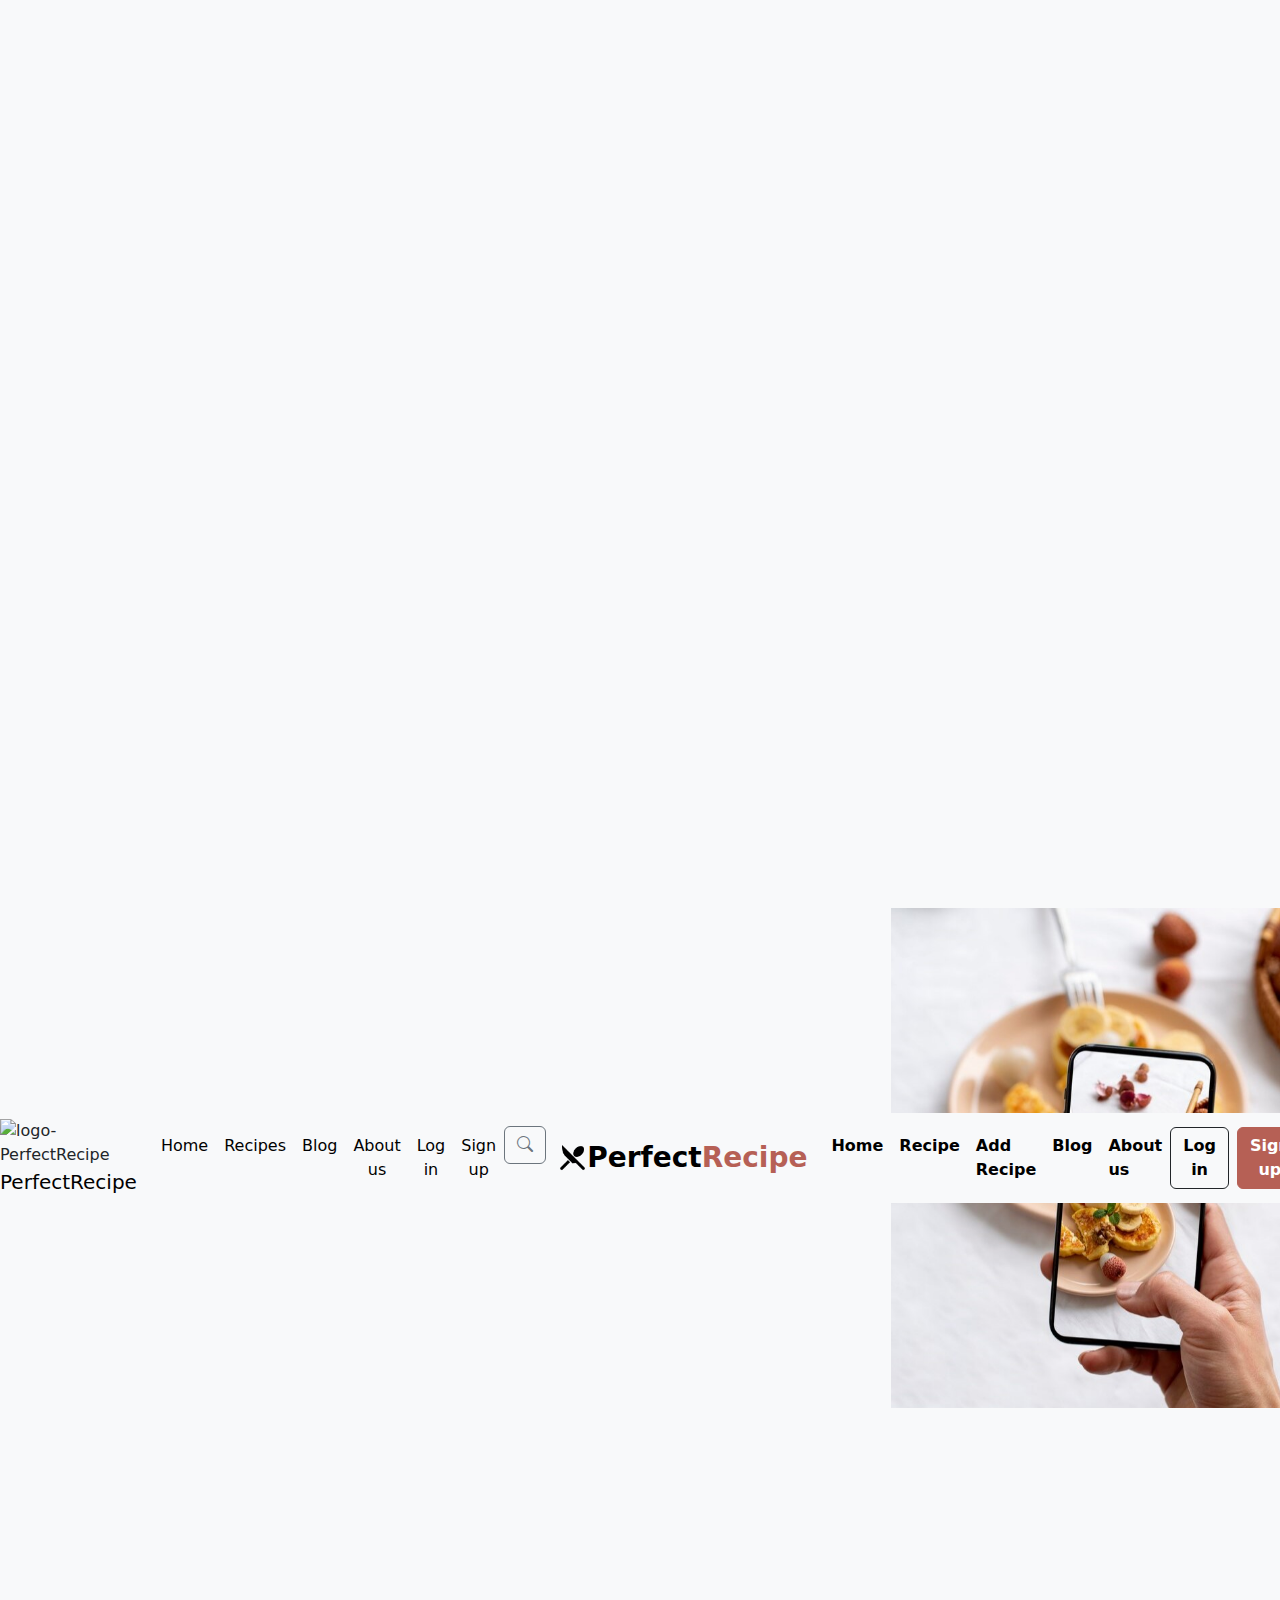
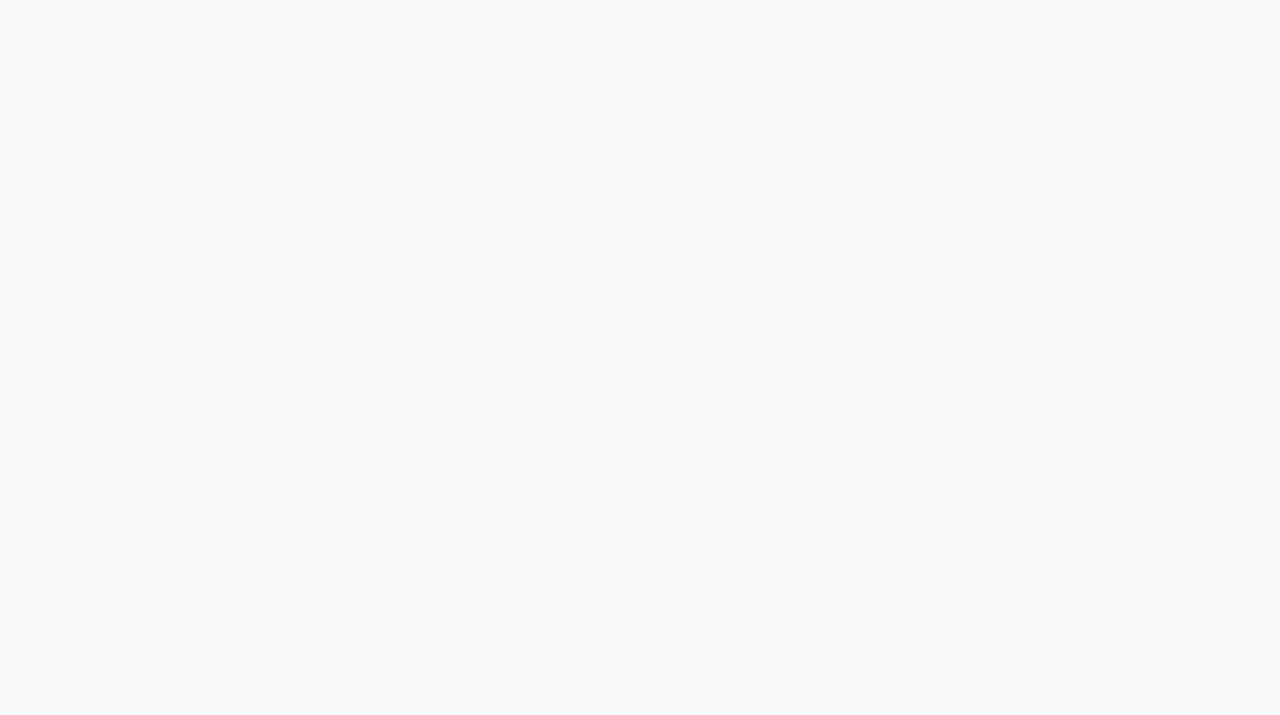
==== commit dc35d058: "is done" ====
--- a/index.html
+++ b/index.html
@@ -9,11 +9,75 @@
         integrity="sha384-QWTKZyjpPEjISv5WaRU9OFeRpok6YctnYmDr5pNlyT2bRjXh0JMhjY6hW+ALEwIH" crossorigin="anonymous">
     <link rel="stylesheet" href="style.css">
     <link rel="stylesheet" href="https://cdnjs.cloudflare.com/ajax/libs/font-awesome/4.7.0/css/font-awesome.min.css">
+    <link rel="stylesheet" href="https://cdnjs.cloudflare.com/ajax/libs/font-awesome/4.7.0/css/font-awesome.min.css">
     <link rel="shortcut icon" href="./assets/Icon.png" type="image/x-icon">
+    <link rel="stylesheet" href="https://cdn.jsdelivr.net/npm/bootstrap-icons@1.11.3/font/bootstrap-icons.min.css">
+ <link href="https://cdn.jsdelivr.net/npm/bootstrap@5.3.3/dist/css/bootstrap.min.css" rel="stylesheet">
+  <script src="https://cdn.jsdelivr.net/npm/bootstrap@5.3.3/dist/js/bootstrap.bundle.min.js"></script>
+<link rel="stylesheet" href="https://cdn.jsdelivr.net/npm/bootstrap-icons@1.11.3/font/bootstrap-icons.min.css">
+
+
+  <style>
+        body {
+            background-color: #f8f9fa;
+            height: 2000px; 
+        }
+        .modal-dialog {
+            position: fixed;
+            bottom: 0;
+            right: 0;
+            margin: 0;
+            width: 100%;
+            max-width: 500px;
+        }
+        .modal-content {
+            border-radius: 0;
+            transform: translateY(100%);
+            transition: transform 0.3s ease-out;
+        }
+        .modal.show .modal-content {
+            transform: translateY(0);
+        }
+        .modal-backdrop {
+            display: none; 
+        }
+    </style>
 </head>
 
 <body>
     <div>
+        <nav class="navbar navbar-expand-lg navbar-light bg-light"> 
+            <div> <img src="./assets/Icon.png" alt="logo-PerfectRecipe" loading="lazy" style="width: 25px; height: 25px;">
+            <a class="navbar-brand text-black" href="index.html">PerfectRecipe</a></div>
+            <button class="navbar-toggler" type="button" data-toggle="collapse" data-target="#navbarNav"
+                aria-controls="navbarNav" aria-expanded="false" aria-label="Toggle navigation">
+                <span class="navbar-toggler-icon"></span>
+            </button>
+            <div class="collapse navbar-collapse" id="navbarNav">
+                <ul class="navbar-nav ml-auto">
+                    <li class="nav-item active">
+                        <a class="nav-link btn btn-dark text-black" href="index.html">Home</a>
+                    </li>
+                    <li class="nav-item">
+                        <a class="nav-link btn btn-dark text-black" href="recipes.html">Recipes</a>
+                    </li>
+                    <li class="nav-item">
+                        <a class="nav-link btn btn-dark text-black" href="blog.html">Blog</a>
+                    </li>
+                    <li class="nav-item">
+                        <a class="nav-link btn btn-dark text-black" href="aboutus.html">About us</a>
+                    </li>
+                    <li class="nav-item"><a class="nav-link btn btn-dark text-black" href="login_new.html">Log in</a></li>
+                    <li class="nav-item"><a class="nav-link btn btn-dark text-black" href="register_new.html">Sign up</a>
+                    </li>
+                    <li class="nav-item">
+                          <div class="input-group-append">
+                    <button class="btn btn-outline-secondary" type="button" class="btn btn-primary" data-bs-toggle="modal" data-bs-target="#myModal">
+                        <i class="bi bi-search"></i>
+                    </button>
+                </div>
+                    </li>
+                </ul>
         <nav class="navbar navbar-expand-lg navbar-light bg-light">
             <div class="container-fluid d-flex justify-content-between">
                 <div class="d-flex justify-content-center align-items-center">
@@ -56,6 +120,8 @@
                 </div>
             </div>
         </nav>
+    <!-- pop winodws place -->
+     
         <header class="hero-section text-center">
             <div class="container position-relative">
                 <div class="hero-background"></div>
@@ -75,6 +141,15 @@
                 </div>
             </div>
         </header>
+        <section class="share your recipes">
+            <div class="container d-flex justify-content-center  align-items-center p-4">
+                <div><img src="./assets/Create New Recipe.jpg" alt="create New recipe" loading="lazy" style="width: 500px; height: 500px;"></div>
+                <div><h2 class="text-center">Share Your Recipes</h2>
+                <p class="text-center">Lorem ipsum, dolor sit amet consectetur adipisicing elit. Eligendi, optio! Vitae cum dolore,
+                    repellendus, impedit facere voluptas praesentium, numquam adipisci molestias in rerum aliquid
+                    delectus ipsam inventore animi eum earum?</p> 
+                <a href="#" class="btn btn d-flex justify-content-center">Create New Recipe</a></div>
+
         
         <section class="share-your-recipes">
             <div class="container">
@@ -464,7 +539,150 @@
         integrity="sha512-v2CJ7UaYy4JwqLDIrZUI/4hqeoQieOmAZNXBeQyjo21dadnwR+8ZaIJVT8EE2iyI61OV8e6M8PP2/4hpQINQ/g=="
         crossorigin="anonymous" referrerpolicy="no-referrer"></script>
     <script src="./main.js"></script>
-
+<div class="modal" id="myModal">
+  <div class="modal-dialog">
+    <div class="modal-content">
+
+      <!-- Modal Header -->
+      <div class="modal-header">
+ <form class="mb-3">
+            <div class="input-group">
+                <input type="text" class="form-control" placeholder="Search..." aria-label="Search">
+                <div class="input-group-append">
+                    <button class="btn btn-outline-secondary" type="button">
+                        <i class="bi bi-search"></i>
+                    </button>
+                </div>
+            </div>
+        </form>
+         <button type="button" class="btn-close" data-bs-dismiss="modal"></button>
+
+      </div>
+
+      <!-- Modal body -->
+      <div class="modal-body">
+ 
+ <div class="container mt-5">
+        <div class="card mb-3">
+            <div class="row no-gutters">
+                <div class="col-md-4">
+                    <img src="image/1.jpg" class="card-img" alt="Image 1">
+                </div>
+                <div class="col-md-8">
+                    <div class="card-body">
+                        <h5 class="card-title">Baked Cheesecake</h5>
+                        <p class="card-text">This is a short description for the first card.</p>
+                    </div>
+                </div>
+            </div>
+        </div>
+        
+        <div class="card mb-3">
+            <div class="row no-gutters">
+                <div class="col-md-4">
+                    <img src="image/2.jpg" class="card-img" alt="Image 2">
+                </div>
+                <div class="col-md-8">
+                    <div class="card-body">
+                        <h5 class="card-title">Easy Cheesecake Recipe</h5>
+                        <p class="card-text">This is a short description for the second card.</p>
+                        
+                    </div>
+                </div>
+            </div>
+        </div>
+        
+        <div class="card mb-3">
+            <div class="row no-gutters">
+                <div class="col-md-4">
+                    <img src="image\3.jpg" class="card-img" alt="Image 3">
+                </div>
+                <div class="col-md-8">
+                    <div class="card-body">
+                        <h5 class="card-title">Classic Cheesecake Recipe</h5>
+                        <p class="card-text">This is a short description for the third card.</p>
+                     </div>
+                </div>
+            </div>
+        </div>
+    </div>
+
+       </div>
+
+      <!-- Modal footer -->
+      <div class="modal-footer">
+        <button type="button" class="btn btn-danger" data-bs-dismiss="modal">Close</button>
+      </div>
+
+    </div>
+  </div>
+</div>
+
+<div class="modal fade" id="newsletterModal" tabindex="-1" aria-labelledby="newsletterModalLabel" aria-hidden="true">
+    <div class="modal-dialog modal-lg">
+        <div class="modal-content">
+            <!-- Modal Header -->
+            <div class="modal-header">
+                <h5 class="modal-title" id="newsletterModalLabel">Stay Updated!</h5>
+                <button type="button" class="btn-close" data-bs-dismiss="modal" aria-label="Close"></button>
+            </div>
+            <!-- Modal Body -->
+            <div class="modal-body">
+                <div class="row">
+                    <div class="col-md-6">
+                        <img src="image/bg.jpg" class="img-fluid" alt="Newsletter Image">
+                    </div>
+                    <div class="col-md-6">
+                        <p>Subscribe to our newsletter to receive the latest news and updates from our team.</p>
+                        <form>
+                            <div class="input-group mb-3">
+                                <input type="email" class="form-control" placeholder="Enter your email" aria-label="Email">
+                                <button class="btn btn-outline-secondary" type="button">
+                                    <i class="bi bi-envelope"></i>
+                                </button>
+                            </div>
+                            <button type="submit" class="btn btn-primary">Subscribe</button>
+                        </form>
+                    </div>
+                </div>
+            </div>
+            <!-- Modal Footer -->
+            <div class="modal-footer">
+                <button type="button" class="btn btn-danger" data-bs-dismiss="modal">Close</button>
+            </div>
+        </div>
+    </div>
+</div>
+
+<script src="https://code.jquery.com/jquery-3.6.0.min.js"></script>
+<script src="https://cdn.jsdelivr.net/npm/@popperjs/core@2.11.6/dist/umd/popper.min.js"></script>
+<script src="https://maxcdn.bootstrapcdn.com/bootstrap/5.3.0/js/bootstrap.min.js"></script>
+
+<script>
+   
+    function showModalOnScroll() {
+        const newsletterModal = new bootstrap.Modal(document.getElementById('newsletterModal'), {
+            keyboard: false
+        });
+
+        window.addEventListener('scroll', function() {
+            
+            const scrollPercentage = (window.scrollY / (document.body.scrollHeight - window.innerHeight)) * 100;
+
+            if (scrollPercentage >= 20) {
+                
+                if (!document.querySelectorAll('.modal.show').length) {
+                    newsletterModal.show();
+                    window.removeEventListener('scroll', arguments.callee); 
+                }
+            }
+        });
+    }
+
+    
+    showModalOnScroll();
+</script>
 </body>
-
-</html>+</html>
+
+</html>
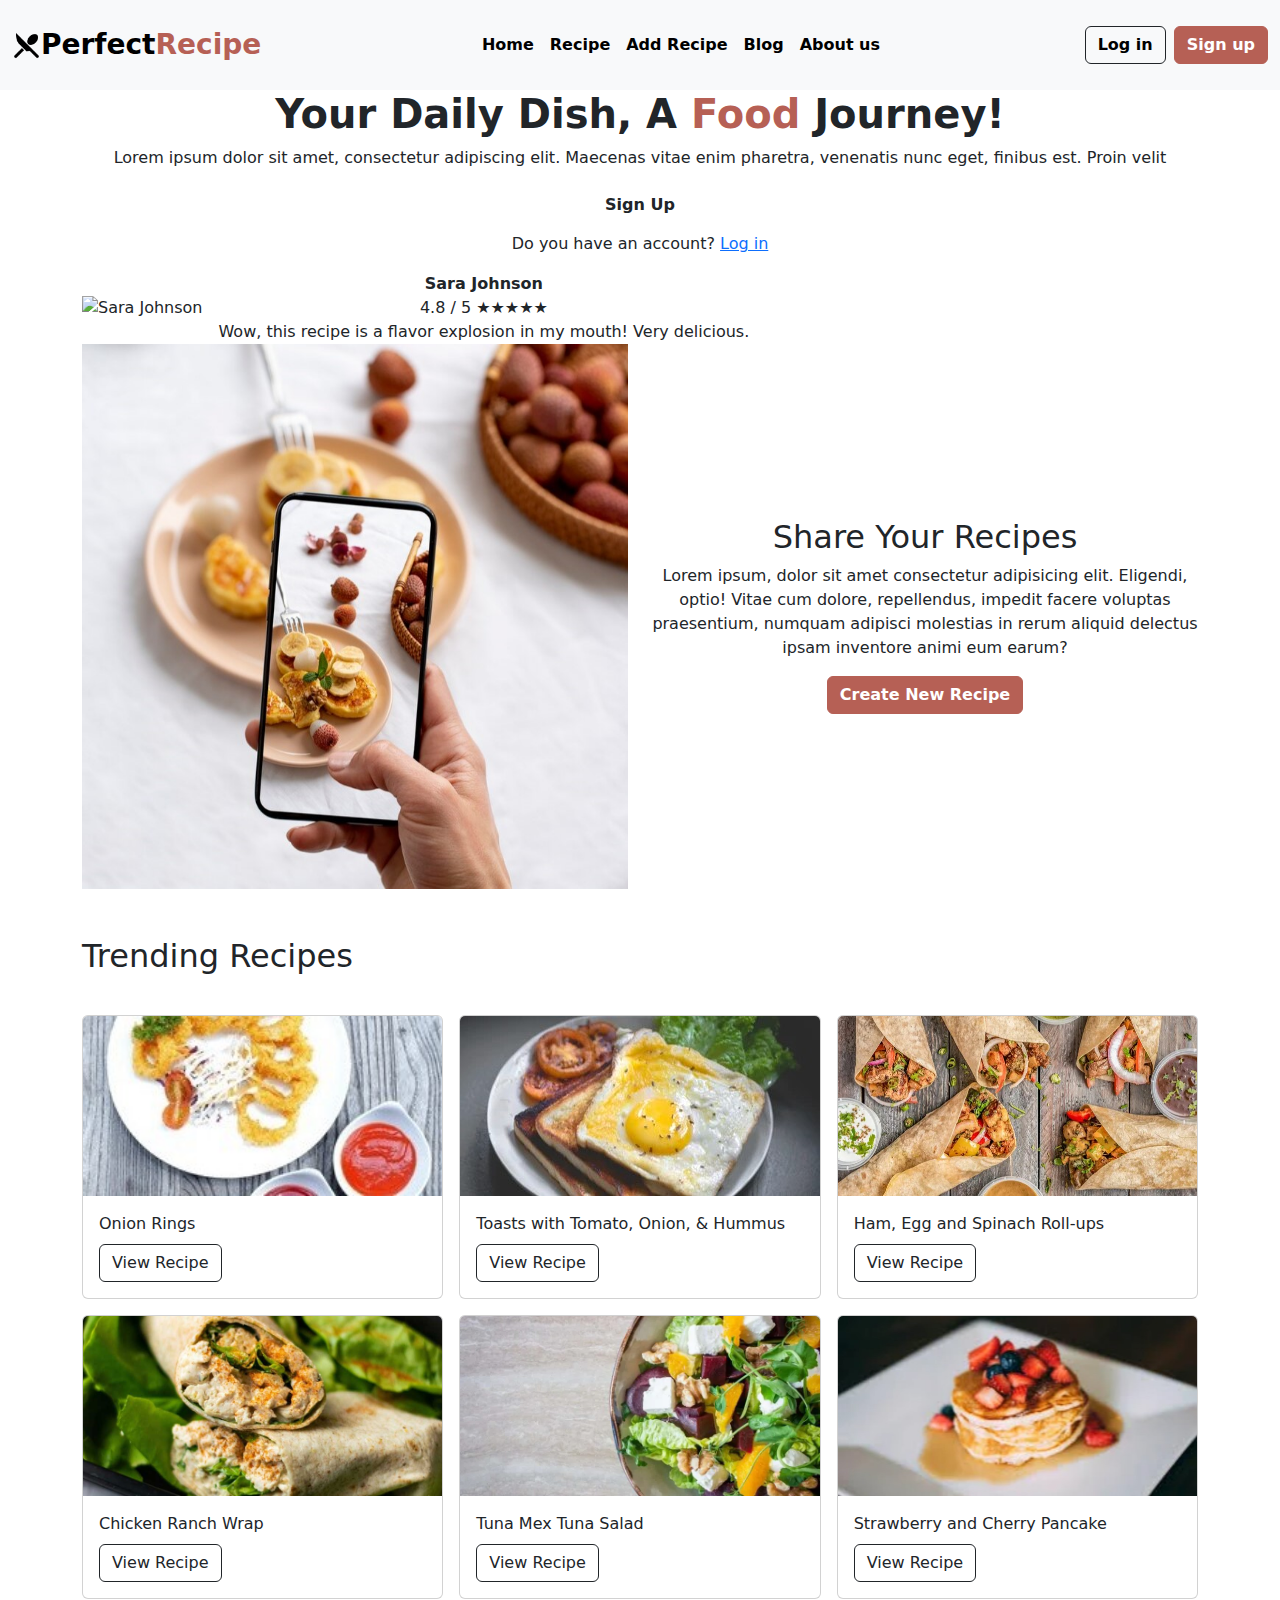
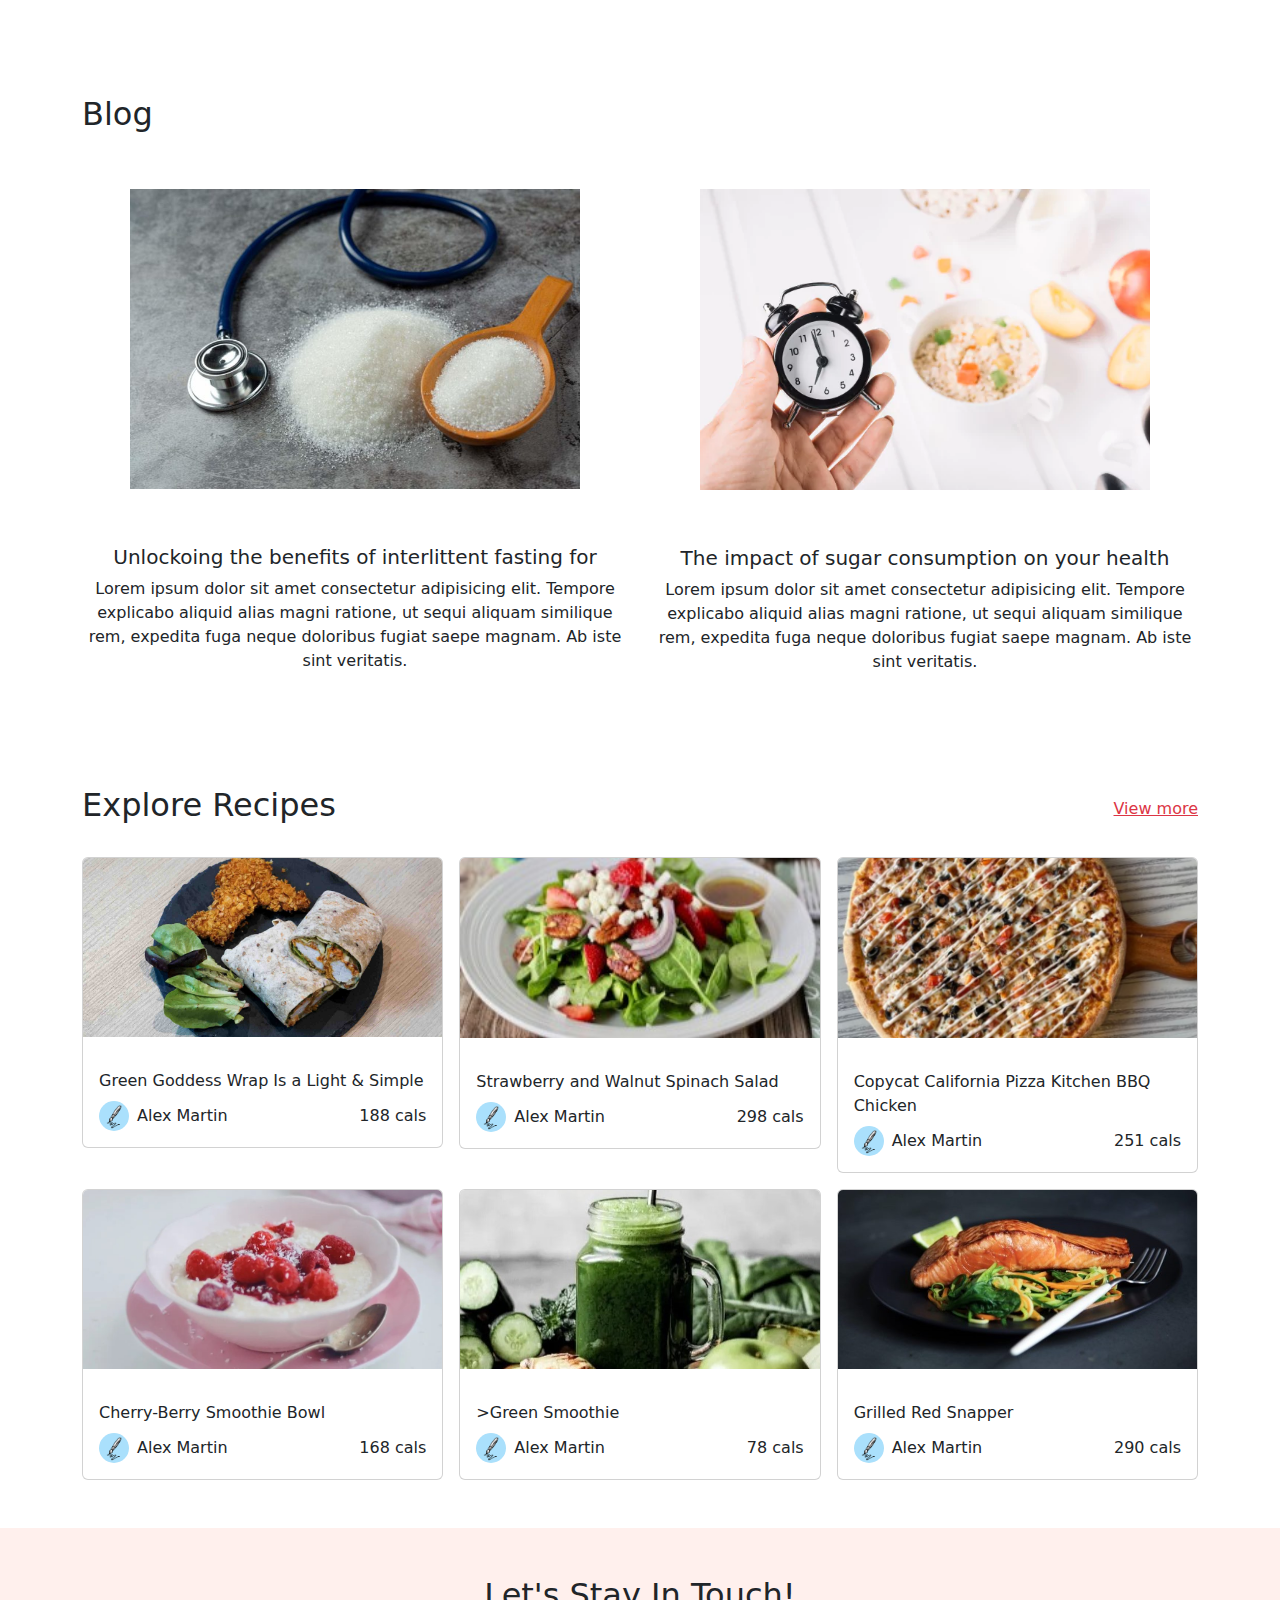
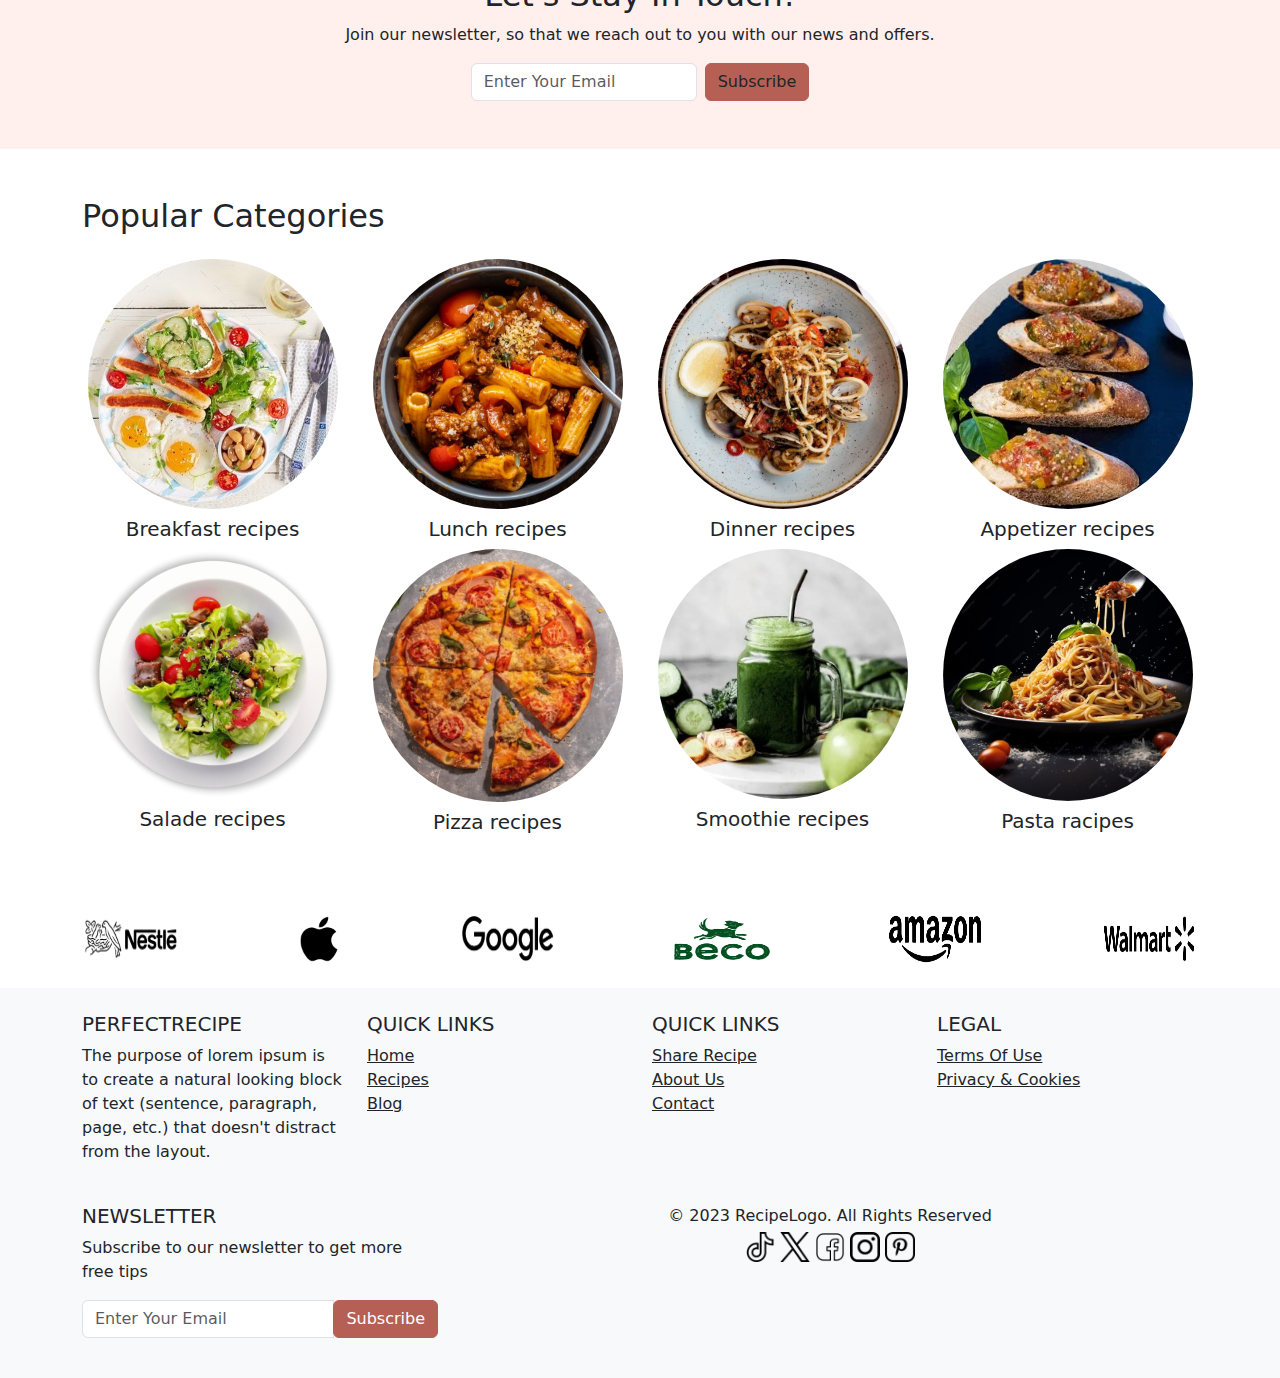
==== commit 88255b2f: "main merging and fixing" ====
--- a/index.html
+++ b/index.html
@@ -9,75 +9,11 @@
         integrity="sha384-QWTKZyjpPEjISv5WaRU9OFeRpok6YctnYmDr5pNlyT2bRjXh0JMhjY6hW+ALEwIH" crossorigin="anonymous">
     <link rel="stylesheet" href="style.css">
     <link rel="stylesheet" href="https://cdnjs.cloudflare.com/ajax/libs/font-awesome/4.7.0/css/font-awesome.min.css">
-    <link rel="stylesheet" href="https://cdnjs.cloudflare.com/ajax/libs/font-awesome/4.7.0/css/font-awesome.min.css">
     <link rel="shortcut icon" href="./assets/Icon.png" type="image/x-icon">
-    <link rel="stylesheet" href="https://cdn.jsdelivr.net/npm/bootstrap-icons@1.11.3/font/bootstrap-icons.min.css">
- <link href="https://cdn.jsdelivr.net/npm/bootstrap@5.3.3/dist/css/bootstrap.min.css" rel="stylesheet">
-  <script src="https://cdn.jsdelivr.net/npm/bootstrap@5.3.3/dist/js/bootstrap.bundle.min.js"></script>
-<link rel="stylesheet" href="https://cdn.jsdelivr.net/npm/bootstrap-icons@1.11.3/font/bootstrap-icons.min.css">
-
-
-  <style>
-        body {
-            background-color: #f8f9fa;
-            height: 2000px; 
-        }
-        .modal-dialog {
-            position: fixed;
-            bottom: 0;
-            right: 0;
-            margin: 0;
-            width: 100%;
-            max-width: 500px;
-        }
-        .modal-content {
-            border-radius: 0;
-            transform: translateY(100%);
-            transition: transform 0.3s ease-out;
-        }
-        .modal.show .modal-content {
-            transform: translateY(0);
-        }
-        .modal-backdrop {
-            display: none; 
-        }
-    </style>
 </head>
 
 <body>
     <div>
-        <nav class="navbar navbar-expand-lg navbar-light bg-light"> 
-            <div> <img src="./assets/Icon.png" alt="logo-PerfectRecipe" loading="lazy" style="width: 25px; height: 25px;">
-            <a class="navbar-brand text-black" href="index.html">PerfectRecipe</a></div>
-            <button class="navbar-toggler" type="button" data-toggle="collapse" data-target="#navbarNav"
-                aria-controls="navbarNav" aria-expanded="false" aria-label="Toggle navigation">
-                <span class="navbar-toggler-icon"></span>
-            </button>
-            <div class="collapse navbar-collapse" id="navbarNav">
-                <ul class="navbar-nav ml-auto">
-                    <li class="nav-item active">
-                        <a class="nav-link btn btn-dark text-black" href="index.html">Home</a>
-                    </li>
-                    <li class="nav-item">
-                        <a class="nav-link btn btn-dark text-black" href="recipes.html">Recipes</a>
-                    </li>
-                    <li class="nav-item">
-                        <a class="nav-link btn btn-dark text-black" href="blog.html">Blog</a>
-                    </li>
-                    <li class="nav-item">
-                        <a class="nav-link btn btn-dark text-black" href="aboutus.html">About us</a>
-                    </li>
-                    <li class="nav-item"><a class="nav-link btn btn-dark text-black" href="login_new.html">Log in</a></li>
-                    <li class="nav-item"><a class="nav-link btn btn-dark text-black" href="register_new.html">Sign up</a>
-                    </li>
-                    <li class="nav-item">
-                          <div class="input-group-append">
-                    <button class="btn btn-outline-secondary" type="button" class="btn btn-primary" data-bs-toggle="modal" data-bs-target="#myModal">
-                        <i class="bi bi-search"></i>
-                    </button>
-                </div>
-                    </li>
-                </ul>
         <nav class="navbar navbar-expand-lg navbar-light bg-light">
             <div class="container-fluid d-flex justify-content-between">
                 <div class="d-flex justify-content-center align-items-center">
@@ -104,6 +40,7 @@
                             <a class="nav-link text-black" href="blog.html">Blog</a>
                         </li>
                         <li class="nav-item">
+                        
                             <a class="nav-link text-black" href="aboutus.html">About us</a>
                         </li>
                 
@@ -120,8 +57,6 @@
                 </div>
             </div>
         </nav>
-    <!-- pop winodws place -->
-     
         <header class="hero-section text-center">
             <div class="container position-relative">
                 <div class="hero-background"></div>
@@ -141,15 +76,6 @@
                 </div>
             </div>
         </header>
-        <section class="share your recipes">
-            <div class="container d-flex justify-content-center  align-items-center p-4">
-                <div><img src="./assets/Create New Recipe.jpg" alt="create New recipe" loading="lazy" style="width: 500px; height: 500px;"></div>
-                <div><h2 class="text-center">Share Your Recipes</h2>
-                <p class="text-center">Lorem ipsum, dolor sit amet consectetur adipisicing elit. Eligendi, optio! Vitae cum dolore,
-                    repellendus, impedit facere voluptas praesentium, numquam adipisci molestias in rerum aliquid
-                    delectus ipsam inventore animi eum earum?</p> 
-                <a href="#" class="btn btn d-flex justify-content-center">Create New Recipe</a></div>
-
         
         <section class="share-your-recipes">
             <div class="container">
@@ -539,150 +465,7 @@
         integrity="sha512-v2CJ7UaYy4JwqLDIrZUI/4hqeoQieOmAZNXBeQyjo21dadnwR+8ZaIJVT8EE2iyI61OV8e6M8PP2/4hpQINQ/g=="
         crossorigin="anonymous" referrerpolicy="no-referrer"></script>
     <script src="./main.js"></script>
-<div class="modal" id="myModal">
-  <div class="modal-dialog">
-    <div class="modal-content">
 
-      <!-- Modal Header -->
-      <div class="modal-header">
- <form class="mb-3">
-            <div class="input-group">
-                <input type="text" class="form-control" placeholder="Search..." aria-label="Search">
-                <div class="input-group-append">
-                    <button class="btn btn-outline-secondary" type="button">
-                        <i class="bi bi-search"></i>
-                    </button>
-                </div>
-            </div>
-        </form>
-         <button type="button" class="btn-close" data-bs-dismiss="modal"></button>
+</body>
 
-      </div>
-
-      <!-- Modal body -->
-      <div class="modal-body">
- 
- <div class="container mt-5">
-        <div class="card mb-3">
-            <div class="row no-gutters">
-                <div class="col-md-4">
-                    <img src="image/1.jpg" class="card-img" alt="Image 1">
-                </div>
-                <div class="col-md-8">
-                    <div class="card-body">
-                        <h5 class="card-title">Baked Cheesecake</h5>
-                        <p class="card-text">This is a short description for the first card.</p>
-                    </div>
-                </div>
-            </div>
-        </div>
-        
-        <div class="card mb-3">
-            <div class="row no-gutters">
-                <div class="col-md-4">
-                    <img src="image/2.jpg" class="card-img" alt="Image 2">
-                </div>
-                <div class="col-md-8">
-                    <div class="card-body">
-                        <h5 class="card-title">Easy Cheesecake Recipe</h5>
-                        <p class="card-text">This is a short description for the second card.</p>
-                        
-                    </div>
-                </div>
-            </div>
-        </div>
-        
-        <div class="card mb-3">
-            <div class="row no-gutters">
-                <div class="col-md-4">
-                    <img src="image\3.jpg" class="card-img" alt="Image 3">
-                </div>
-                <div class="col-md-8">
-                    <div class="card-body">
-                        <h5 class="card-title">Classic Cheesecake Recipe</h5>
-                        <p class="card-text">This is a short description for the third card.</p>
-                     </div>
-                </div>
-            </div>
-        </div>
-    </div>
-
-       </div>
-
-      <!-- Modal footer -->
-      <div class="modal-footer">
-        <button type="button" class="btn btn-danger" data-bs-dismiss="modal">Close</button>
-      </div>
-
-    </div>
-  </div>
-</div>
-
-<div class="modal fade" id="newsletterModal" tabindex="-1" aria-labelledby="newsletterModalLabel" aria-hidden="true">
-    <div class="modal-dialog modal-lg">
-        <div class="modal-content">
-            <!-- Modal Header -->
-            <div class="modal-header">
-                <h5 class="modal-title" id="newsletterModalLabel">Stay Updated!</h5>
-                <button type="button" class="btn-close" data-bs-dismiss="modal" aria-label="Close"></button>
-            </div>
-            <!-- Modal Body -->
-            <div class="modal-body">
-                <div class="row">
-                    <div class="col-md-6">
-                        <img src="image/bg.jpg" class="img-fluid" alt="Newsletter Image">
-                    </div>
-                    <div class="col-md-6">
-                        <p>Subscribe to our newsletter to receive the latest news and updates from our team.</p>
-                        <form>
-                            <div class="input-group mb-3">
-                                <input type="email" class="form-control" placeholder="Enter your email" aria-label="Email">
-                                <button class="btn btn-outline-secondary" type="button">
-                                    <i class="bi bi-envelope"></i>
-                                </button>
-                            </div>
-                            <button type="submit" class="btn btn-primary">Subscribe</button>
-                        </form>
-                    </div>
-                </div>
-            </div>
-            <!-- Modal Footer -->
-            <div class="modal-footer">
-                <button type="button" class="btn btn-danger" data-bs-dismiss="modal">Close</button>
-            </div>
-        </div>
-    </div>
-</div>
-
-<script src="https://code.jquery.com/jquery-3.6.0.min.js"></script>
-<script src="https://cdn.jsdelivr.net/npm/@popperjs/core@2.11.6/dist/umd/popper.min.js"></script>
-<script src="https://maxcdn.bootstrapcdn.com/bootstrap/5.3.0/js/bootstrap.min.js"></script>
-
-<script>
-   
-    function showModalOnScroll() {
-        const newsletterModal = new bootstrap.Modal(document.getElementById('newsletterModal'), {
-            keyboard: false
-        });
-
-        window.addEventListener('scroll', function() {
-            
-            const scrollPercentage = (window.scrollY / (document.body.scrollHeight - window.innerHeight)) * 100;
-
-            if (scrollPercentage >= 20) {
-                
-                if (!document.querySelectorAll('.modal.show').length) {
-                    newsletterModal.show();
-                    window.removeEventListener('scroll', arguments.callee); 
-                }
-            }
-        });
-    }
-
-    
-    showModalOnScroll();
-</script>
-</body>
-</html>
-
-</html>
+</html>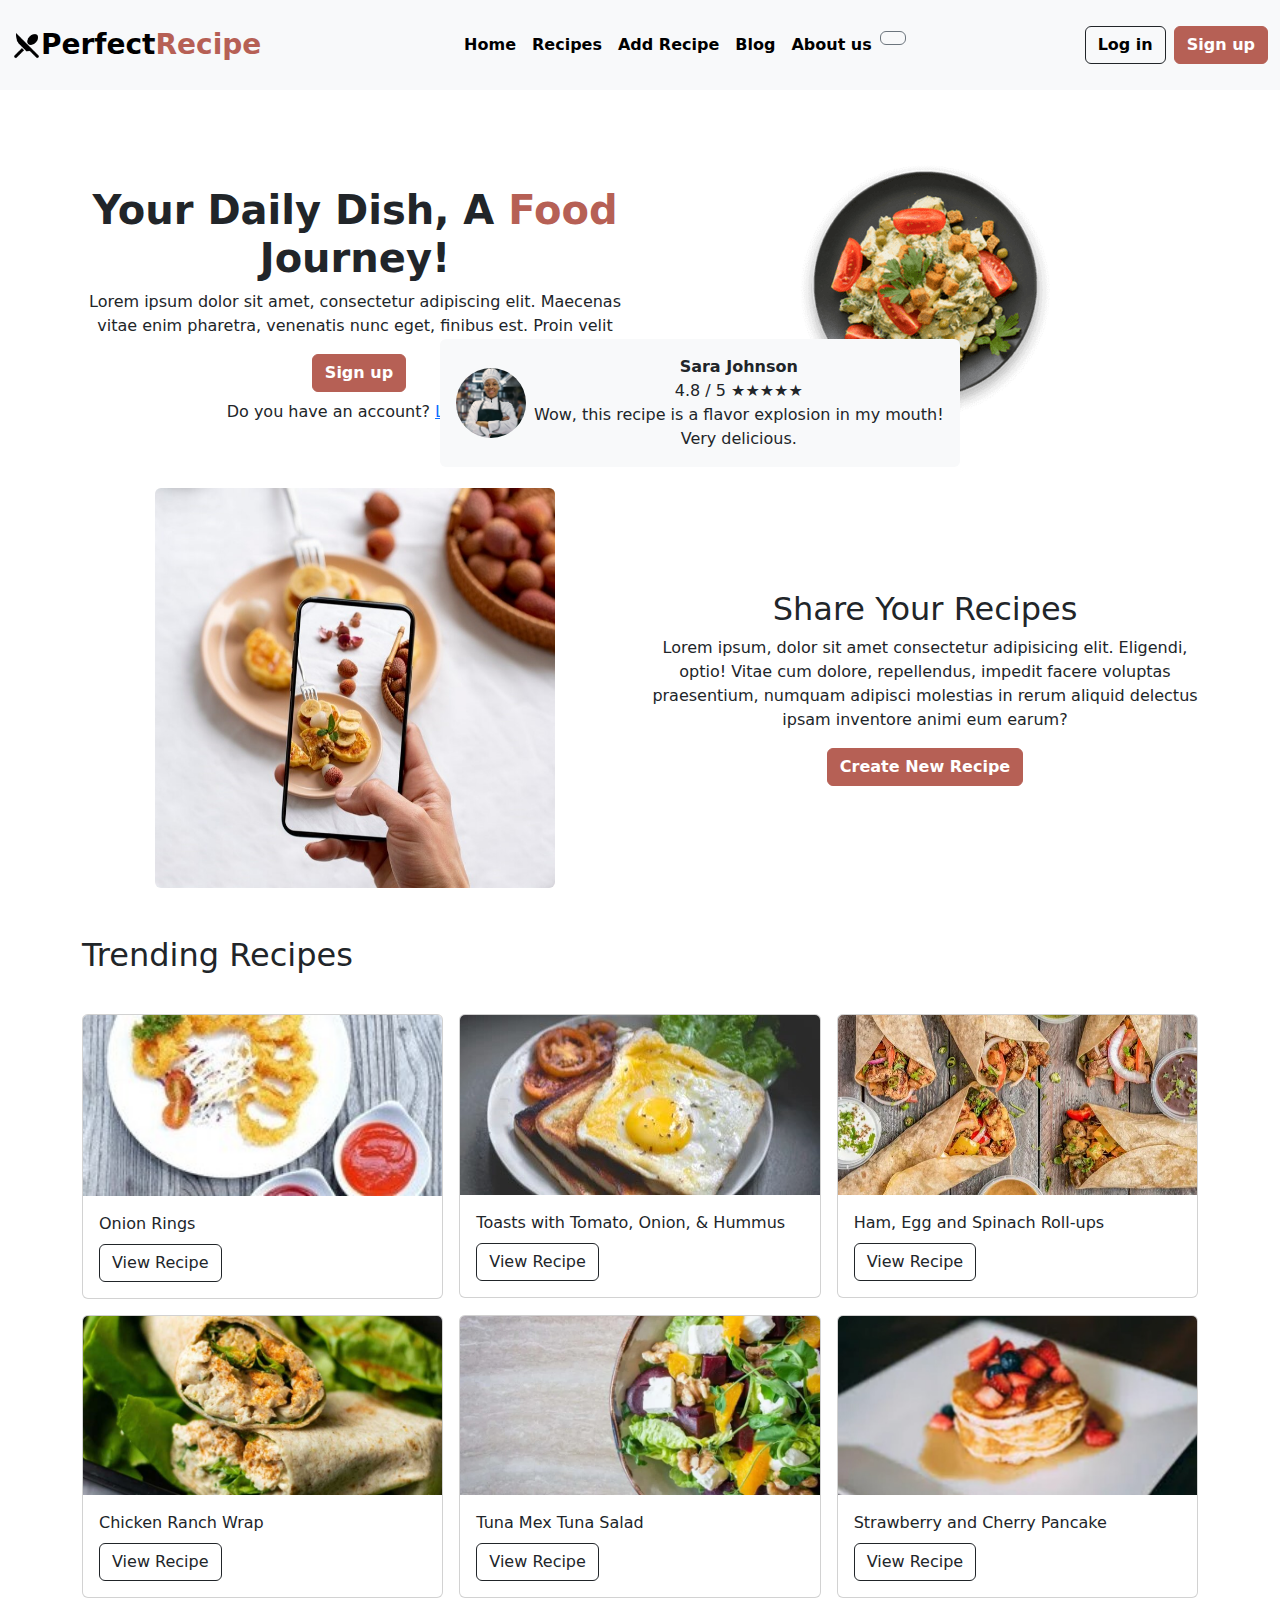
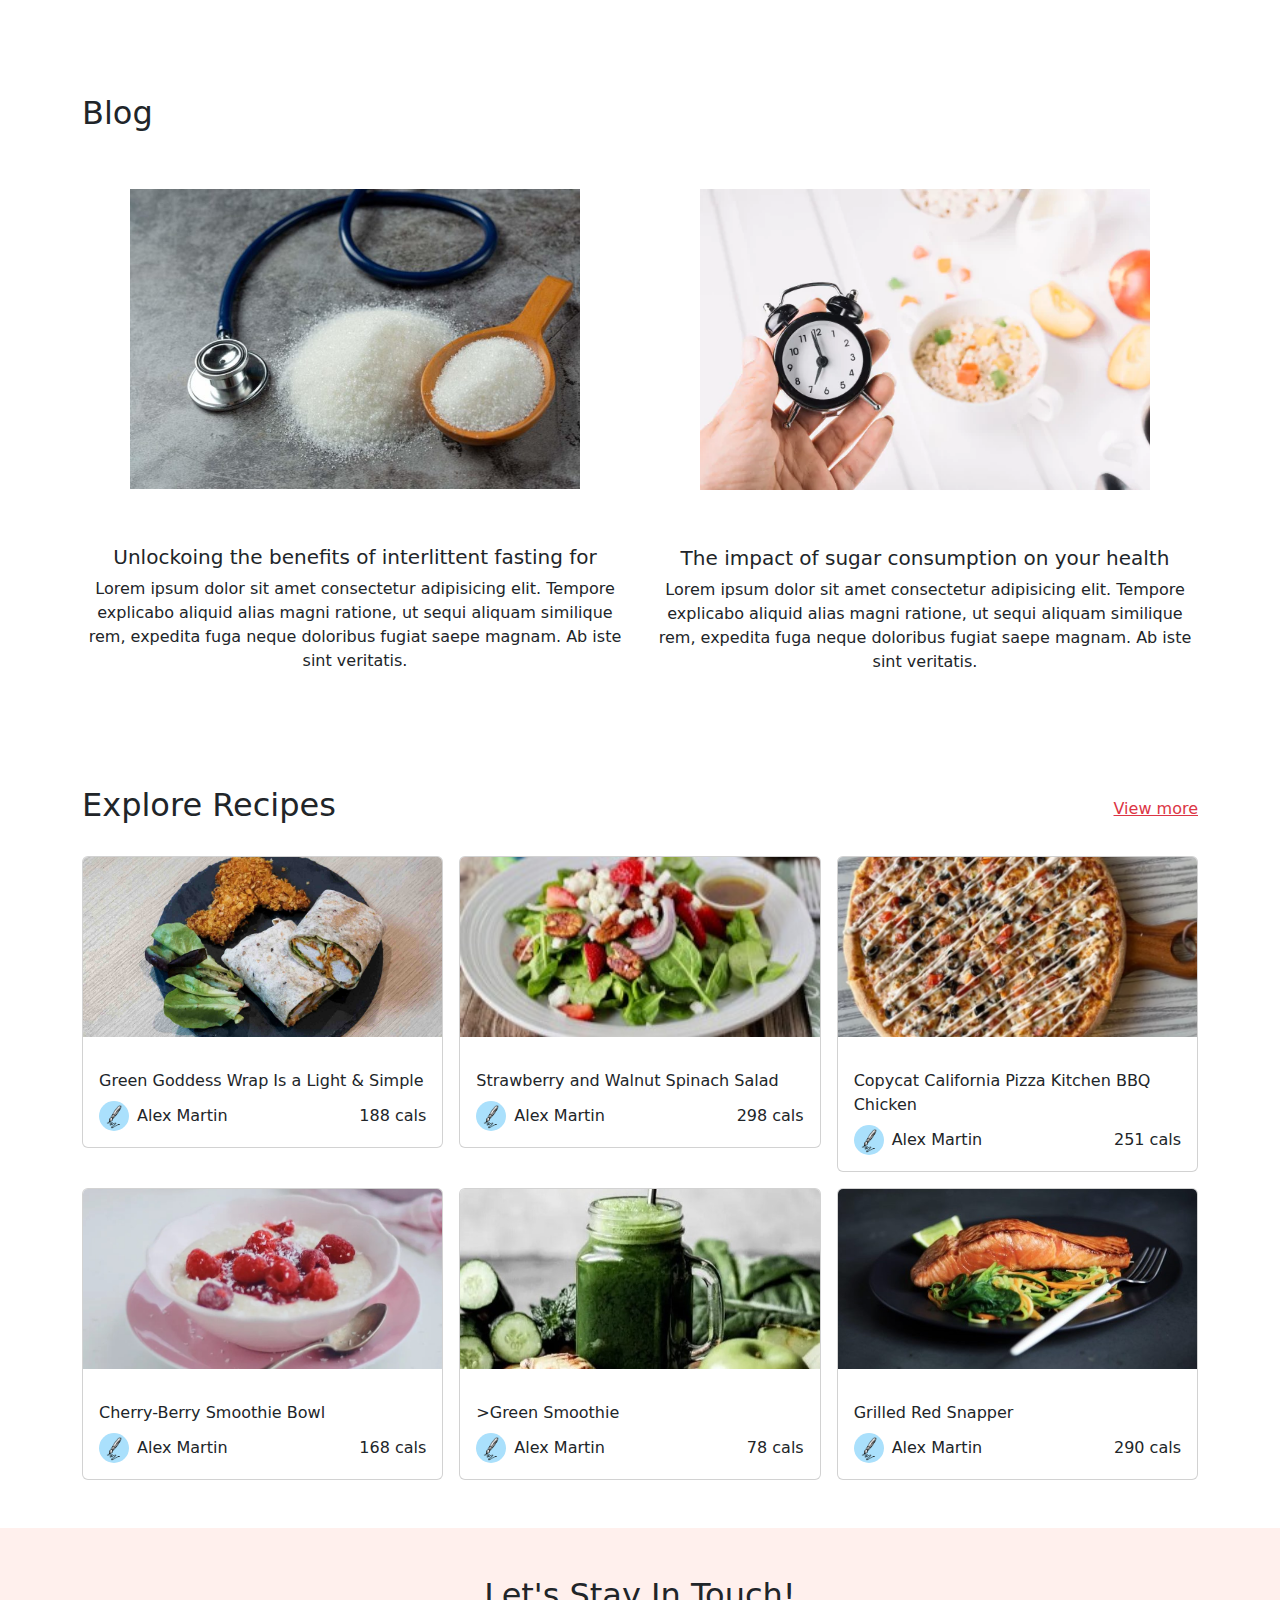
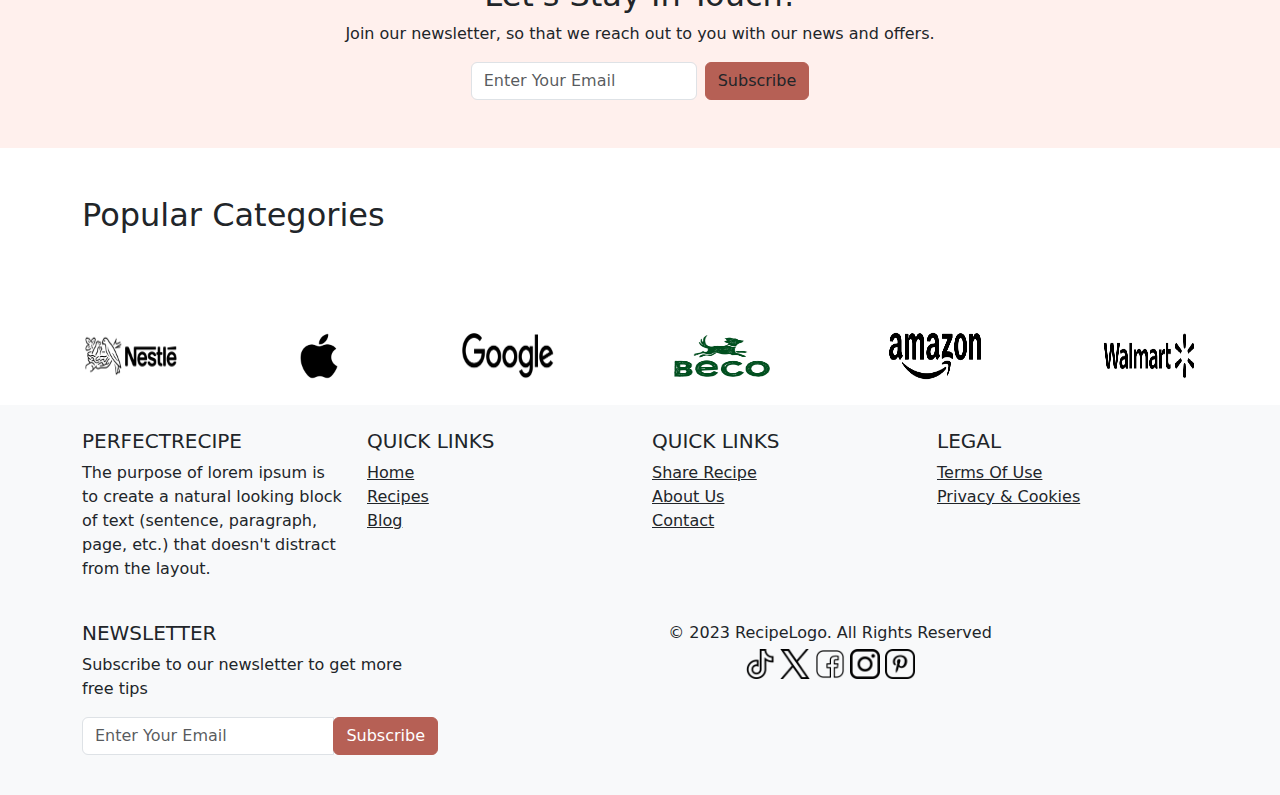
==== commit db3a4d64: "final work" ====
--- a/index.html
+++ b/index.html
@@ -8,8 +8,9 @@
     <link href="https://cdn.jsdelivr.net/npm/bootstrap@5.3.3/dist/css/bootstrap.min.css" rel="stylesheet"
         integrity="sha384-QWTKZyjpPEjISv5WaRU9OFeRpok6YctnYmDr5pNlyT2bRjXh0JMhjY6hW+ALEwIH" crossorigin="anonymous">
     <link rel="stylesheet" href="style.css">
+    <link rel="stylesheet" href="./pages/css/styles.css">
     <link rel="stylesheet" href="https://cdnjs.cloudflare.com/ajax/libs/font-awesome/4.7.0/css/font-awesome.min.css">
-    <link rel="shortcut icon" href="./assets/Icon.png" type="image/x-icon">
+    <link rel="shortcut icon" href="./assets/icons/Icon.png" type="image/x-icon">
 </head>
 
 <body>
@@ -19,7 +20,8 @@
                 <div class="d-flex justify-content-center align-items-center">
                     <img src="./assets/icons/Icon.png" alt="logo-PerfectRecipe" loading="lazy"
                         style="width: 29px; height: 29px;">
-                   <p class="mt-3 mr-5"><a class="navbar-brand text-black fw-bold fs-3" href="index.html">Perfect<span style="color: #B66055;">Recipe</span></a></p>
+                    <p class="mt-3 mr-5"><a class="navbar-brand text-black fw-bold fs-3" href="index.html">Perfect<span
+                                style="color: #B66055;">Recipe</span></a></p>
                 </div>
                 <button class="navbar-toggler" type="button" data-bs-toggle="collapse" data-bs-target="#navbarNav"
                     aria-controls="navbarNav" aria-expanded="false" aria-label="Toggle navigation">
@@ -31,7 +33,7 @@
                             <a class="nav-link text-black" href="index.html">Home</a>
                         </li>
                         <li class="nav-item">
-                            <a class="nav-link text-black" href="recipes.html">Recipe</a>
+                            <a class="nav-link text-black" href="./pages/recipes.html">Recipes</a>
                         </li>
                         <li class="nav-item">
                             <a class="nav-link text-black" href="addrecipe.html">Add Recipe</a>
@@ -40,49 +42,65 @@
                             <a class="nav-link text-black" href="blog.html">Blog</a>
                         </li>
                         <li class="nav-item">
-                        
+
                             <a class="nav-link text-black" href="aboutus.html">About us</a>
                         </li>
-                
+                        <li class="nav-item">
+                            <div class="input-group-append">
+                      <button class="btn btn-outline-secondary" type="button" class="btn btn-primary" data-bs-toggle="modal" data-bs-target="#myModal">
+                          <i class="bi bi-search"></i>
+                      </button>
+                            </div>
+                      </li>
                     </ul>
                     <div class="d-flex justify-content-end">
-                        <div >
-                            <a class="btn btn-outline-dark text-black fw-bold fs-6"  href="login.html">Log in</a>
-                        </div>
-                        <div >
-                            <a class="btn ms-2 fw-bold fs-6" href="signup.html"
+                        <div>
+                            <a class="btn btn-outline-dark text-black fw-bold fs-6" href="./pages/login.html">Log in</a>
+                        </div>
+                        <div>
+                            <a class="btn ms-2 fw-bold fs-6" href="./pages/signup.html"
                                 style="background-color: #B66055; border-color: #B66055; color: white;">Sign up</a>
                         </div>
                     </div>
                 </div>
             </div>
         </nav>
-        <header class="hero-section text-center">
-            <div class="container position-relative">
-                <div class="hero-background"></div>
-                <h1 class="fw-bold fs-1">Your Daily Dish, A <span class="fw-bold" style="color: #B66055;">Food</span> Journey!</h1>
-                <p>Lorem ipsum dolor sit amet, consectetur adipiscing elit. Maecenas vitae enim pharetra, venenatis nunc eget, finibus est. Proin velit</p>
-                <a href="./signup.html" class="btn btn-custom fw-bold fs-6">Sign Up</a>
-                <p class="mt-2">Do you have an account? <a href="#">Log in</a></p>
-                <div class="review-card">
-                    <div class="d-flex align-items-center">
-                        <img src="path-to-image/sara-johnson.png" alt="Sara Johnson" class="reviewer-img">
-                        <div class="ms-3">
-                            <p class="mb-0"><strong>Sara Johnson</strong></p>
-                            <p class="mb-0">4.8 / 5 <span class="stars">★★★★★</span></p>
-                            <p class="mb-0">Wow, this recipe is a flavor explosion in my mouth! Very delicious.</p>
+        <header class="hero-section text-center py-5">
+            <div class="container">
+                <div class="row align-items-center">
+                    <div class="col-md-6 pt-5">
+                        <h1 class="fw-bold fs-1">Your Daily Dish, A <span class="fw-bold"
+                                style="color: #B66055;">Food</span> Journey!</h1>
+                        <p>Lorem ipsum dolor sit amet, consectetur adipiscing elit. Maecenas vitae enim pharetra,
+                            venenatis nunc eget, finibus est. Proin velit</p>
+                        <a class="btn ms-2 fw-bold fs-6" href="./pages/signup.html"
+                            style="background-color: #B66055; border-color: #B66055; color: white;">Sign up</a>
+                        <p class="mt-2">Do you have an account? <a href="./pages/login.html">Log in</a></p>
+                    </div>
+                    <div class="col-md-6 position-relative">
+                        <img src="./assets/healthy dish.png" alt="healthy dish" class="img-fluid" loading="lazy">
+                        <div class="d-flex align-items-center p-3 bg-light rounded position-absolute"
+                            style="top: 200px; left: -200px;">
+                            <img src="./assets/Sarah.jpg" alt="Sara Johnson" class="reviewer-img rounded-circle"
+                                style="width: 70px; height: 70px;" loading="lazy">
+                            <div class="ms-2">
+                                <p class="mb-0"><strong>Sara Johnson</strong></p>
+                                <p class="mb-0">4.8 / 5 <span class="stars">★★★★★</span></p>
+                                <p class="mb-0">Wow, this recipe is a flavor explosion in my mouth!</p>
+                                <p class="mb-0"> Very delicious.</p>
+                            </div>
                         </div>
                     </div>
                 </div>
             </div>
         </header>
-        
+
         <section class="share-your-recipes">
             <div class="container">
                 <div class="row align-items-center">
                     <div class="col-lg-6 text-center">
-                        <img src="./assets/Create New Recipe.jpg" alt="Create New Recipe" class="img-fluid"
-                            loading="lazy">
+                        <img src="./assets/Create New Recipe.jpg" alt="Create New Recipe" class="img-fluid rounded"
+                            loading="lazy" style="width: 400px; height: 400px;">
                     </div>
                     <div class="col-lg-6 text-center">
                         <h2>Share Your Recipes</h2>
@@ -332,47 +350,8 @@
         <section class="popular-categories py-5">
             <div class="container">
                 <h2>Popular Categories</h2>
-                <div class="row mt-4 text-center">
-                    <div class="col-md-3">
-                        <img src="./assets/breakfast.jpg" class="img-fluid rounded-circle" alt="Breakfast recipes"
-                            loading="lazy" width="250" height="250">
-                        <h5 class="mt-2">Breakfast recipes</h5>
-                    </div>
-                    <div class="col-md-3">
-                        <img src="./assets/lunch.jpeg" class="img-fluid rounded-circle" alt="Lunch recipes"
-                            loading="lazy" width="250" height="250">
-                        <h5 class="mt-2">Lunch recipes</h5>
-                    </div>
-                    <div class="col-md-3">
-                        <img src="./assets/dinner.jpeg" class="img-fluid rounded-circle" alt="Dinner recipes"
-                            loading="lazy" width="250" height="250">
-                        <h5 class="mt-2">Dinner recipes</h5>
-                    </div>
-                    <div class="col-md-3">
-                        <img src="./assets/appetizer.webp" class="img-fluid rounded-circle" alt="Appetizer recipes"
-                            loading="lazy" width="250" height="250">
-                        <h5 class="mt-2"> Appetizer recipes</h5>
-                    </div>
-                    <div class="col-md-3">
-                        <img src="./assets/salad.png" class="img-fluid rounded-circle" alt="Salade recipes"
-                            loading="lazy" width="250" height="250">
-                        <h5 class="mt-2">Salade recipes</h5>
-                    </div>
-                    <div class="col-md-3">
-                        <img src="./assets/pizza.jpg" class="img-fluid rounded-circle" alt="Pizza recipes"
-                            loading="lazy" width="250" height="250">
-                        <h5 class="mt-2">Pizza recipes</h5>
-                    </div>
-                    <div class="col-md-3">
-                        <img src="./assets/smoothie.jpg" class="img-fluid rounded-circle" alt="Smoothie recipes"
-                            loading="lazy" width="250" height="250">
-                        <h5 class="mt-2">Smoothie recipes</h5>
-                    </div>
-                    <div class="col-md-3">
-                        <img src="./assets/pasta.jpg" class="img-fluid rounded-circle" alt="Pasta racipes"
-                            loading="lazy" width="250" height="250">
-                        <h5 class="mt-2">Pasta racipes</h5>
-                    </div>
+                <div class="categories row mt-4 text-center">
+
                 </div>
             </div>
         </section>
@@ -406,7 +385,7 @@
                         <h5 class="text-uppercase">Quick links</h5>
                         <ul class="list-unstyled">
                             <li><a href="index.html" class="text-dark">Home</a></li>
-                            <li><a href="recipes.html" class="text-dark">Recipes</a></li>
+                            <li><a href="./pages/recipes.html" class="text-dark">Recipes</a></li>
                             <li><a href="blog.html" class="text-dark">Blog</a></li>
                         </ul>
                     </div>
@@ -460,11 +439,163 @@
             </div>
         </footer>
     </div>
+   
+
     <script src="https://cdn.jsdelivr.net/npm/@popperjs/core@2.11.6/dist/umd/popper.min.js"></script>
     <script src="https://cdnjs.cloudflare.com/ajax/libs/jquery/3.7.1/jquery.min.js"
         integrity="sha512-v2CJ7UaYy4JwqLDIrZUI/4hqeoQieOmAZNXBeQyjo21dadnwR+8ZaIJVT8EE2iyI61OV8e6M8PP2/4hpQINQ/g=="
         crossorigin="anonymous" referrerpolicy="no-referrer"></script>
-    <script src="./main.js"></script>
+    <script src="../recipes.js"></script>
+    <script src="../categories.js"></script>
+    <script src="../main 2.js"></script>
+    <div class="modal" id="myModal">
+        <div class="modal-dialog">
+          <div class="modal-content">
+      
+            <!-- Modal Header -->
+            <div class="modal-header">
+       <form class="mb-3">
+                  <div class="input-group">
+                      <input type="text" class="form-control" placeholder="Search..." aria-label="Search">
+                      <div class="input-group-append">
+                          <button class="btn btn-outline-secondary" type="button">
+                              <i class="bi bi-search"></i>
+                          </button>
+                      </div>
+                  </div>
+              </form>
+               <button type="button" class="btn-close" data-bs-dismiss="modal"></button>
+      
+            </div>
+      
+            <!-- Modal body -->
+            <div class="modal-body">
+       
+       <div class="container mt-5">
+              <div class="card mb-3">
+                  <div class="row no-gutters">
+                      <div class="col-md-4">
+                          <img src="image/1.jpg" class="card-img" alt="Image 1">
+                      </div>
+                      <div class="col-md-8">
+                          <div class="card-body">
+                              <h5 class="card-title">Baked Cheesecake</h5>
+                              <p class="card-text">This is a short description for the first card.</p>
+                          </div>
+                      </div>
+                  </div>
+              </div>
+              
+              <div class="card mb-3">
+                  <div class="row no-gutters">
+                      <div class="col-md-4">
+                          <img src="image/2.jpg" class="card-img" alt="Image 2">
+                      </div>
+                      <div class="col-md-8">
+                          <div class="card-body">
+                              <h5 class="card-title">Easy Cheesecake Recipe</h5>
+                              <p class="card-text">This is a short description for the second card.</p>
+                              
+                          </div>
+                      </div>
+                  </div>
+              </div>
+              
+              <div class="card mb-3">
+                  <div class="row no-gutters">
+                      <div class="col-md-4">
+                          <img src="image\3.jpg" class="card-img" alt="Image 3">
+                      </div>
+                      <div class="col-md-8">
+                          <div class="card-body">
+                              <h5 class="card-title">Classic Cheesecake Recipe</h5>
+                              <p class="card-text">This is a short description for the third card.</p>
+                           </div>
+                      </div>
+                  </div>
+              </div>
+          </div>
+      
+             </div>
+      
+            <!-- Modal footer -->
+            <div class="modal-footer">
+              <button type="button" class="btn btn-danger" data-bs-dismiss="modal">Close</button>
+            </div>
+      
+          </div>
+        </div>
+      </div>
+      
+      <div class="modal fade" id="newsletterModal" tabindex="-1" aria-labelledby="newsletterModalLabel" aria-hidden="true">
+          <div class="modal-dialog modal-lg">
+              <div class="modal-content">
+                  <!-- Modal Header -->
+                  <div class="modal-header">
+                      <h5 class="modal-title" id="newsletterModalLabel">Stay Updated!</h5>
+                      <button type="button" class="btn-close" data-bs-dismiss="modal" aria-label="Close"></button>
+                  </div>
+                  <!-- Modal Body -->
+                  <div class="modal-body">
+                      <div class="row">
+                          <div class="col-md-6">
+                              <img src="image/bg.jpg" class="img-fluid" alt="Newsletter Image">
+                          </div>
+                          <div class="col-md-6">
+                              <p>Subscribe to our newsletter to receive the latest news and updates from our team.</p>
+                              <form>
+                                  <div class="input-group mb-3">
+                                      <input type="email" class="form-control" placeholder="Enter your email" aria-label="Email">
+                                      <button class="btn btn-outline-secondary" type="button">
+                                          <i class="bi bi-envelope"></i>
+                                      </button>
+                                  </div>
+                                  <button type="submit" class="btn btn-primary">Subscribe</button>
+                              </form>
+                          </div>
+                      </div>
+                  </div>
+                  <!-- Modal Footer -->
+                  <div class="modal-footer">
+                      <button type="button" class="btn btn-danger" data-bs-dismiss="modal">Close</button>
+                  </div>
+              </div>
+          </div>
+      </div>
+      
+      <script src="https://code.jquery.com/jquery-3.6.0.min.js"></script>
+      <script src="https://cdn.jsdelivr.net/npm/@popperjs/core@2.11.6/dist/umd/popper.min.js"></script>
+      <script src="https://maxcdn.bootstrapcdn.com/bootstrap/5.3.0/js/bootstrap.min.js"></script>
+      
+      <script>
+         
+          function showModalOnScroll() {
+              const newsletterModal = new bootstrap.Modal(document.getElementById('newsletterModal'), {
+                  keyboard: false
+              });
+      
+              window.addEventListener('scroll', function() {
+                  
+                  const scrollPercentage = (window.scrollY / (document.body.scrollHeight - window.innerHeight)) * 100;
+      
+                  if (scrollPercentage >= 20) {
+                      
+                      if (!document.querySelectorAll('.modal.show').length) {
+                          newsletterModal.show();
+                          window.removeEventListener('scroll', arguments.callee); 
+                      }
+                  }
+              });
+          }
+      
+          
+          showModalOnScroll();
+      </script>
+      </body>
+      </html>
+      
+      </html>
+      
 
 </body>
 
--- a/pages/css/styles.css
+++ b/pages/css/styles.css
@@ -0,0 +1,28 @@
+.error {
+    color: red;
+    font-size: 0.875rem;
+}
+#successMessage {
+    display: none;
+    color: green;
+}
+
+.modal-dialog {
+    position: fixed;
+    bottom: 0;
+    right: 0;
+    margin: 0;
+    width: 100%;
+    max-width: 500px;
+}
+.modal-content {
+    border-radius: 0;
+    transform: translateY(100%);
+    transition: transform 0.3s ease-out;
+}
+.modal.show .modal-content {
+    transform: translateY(0);
+}
+.modal-backdrop {
+    display: none; 
+}